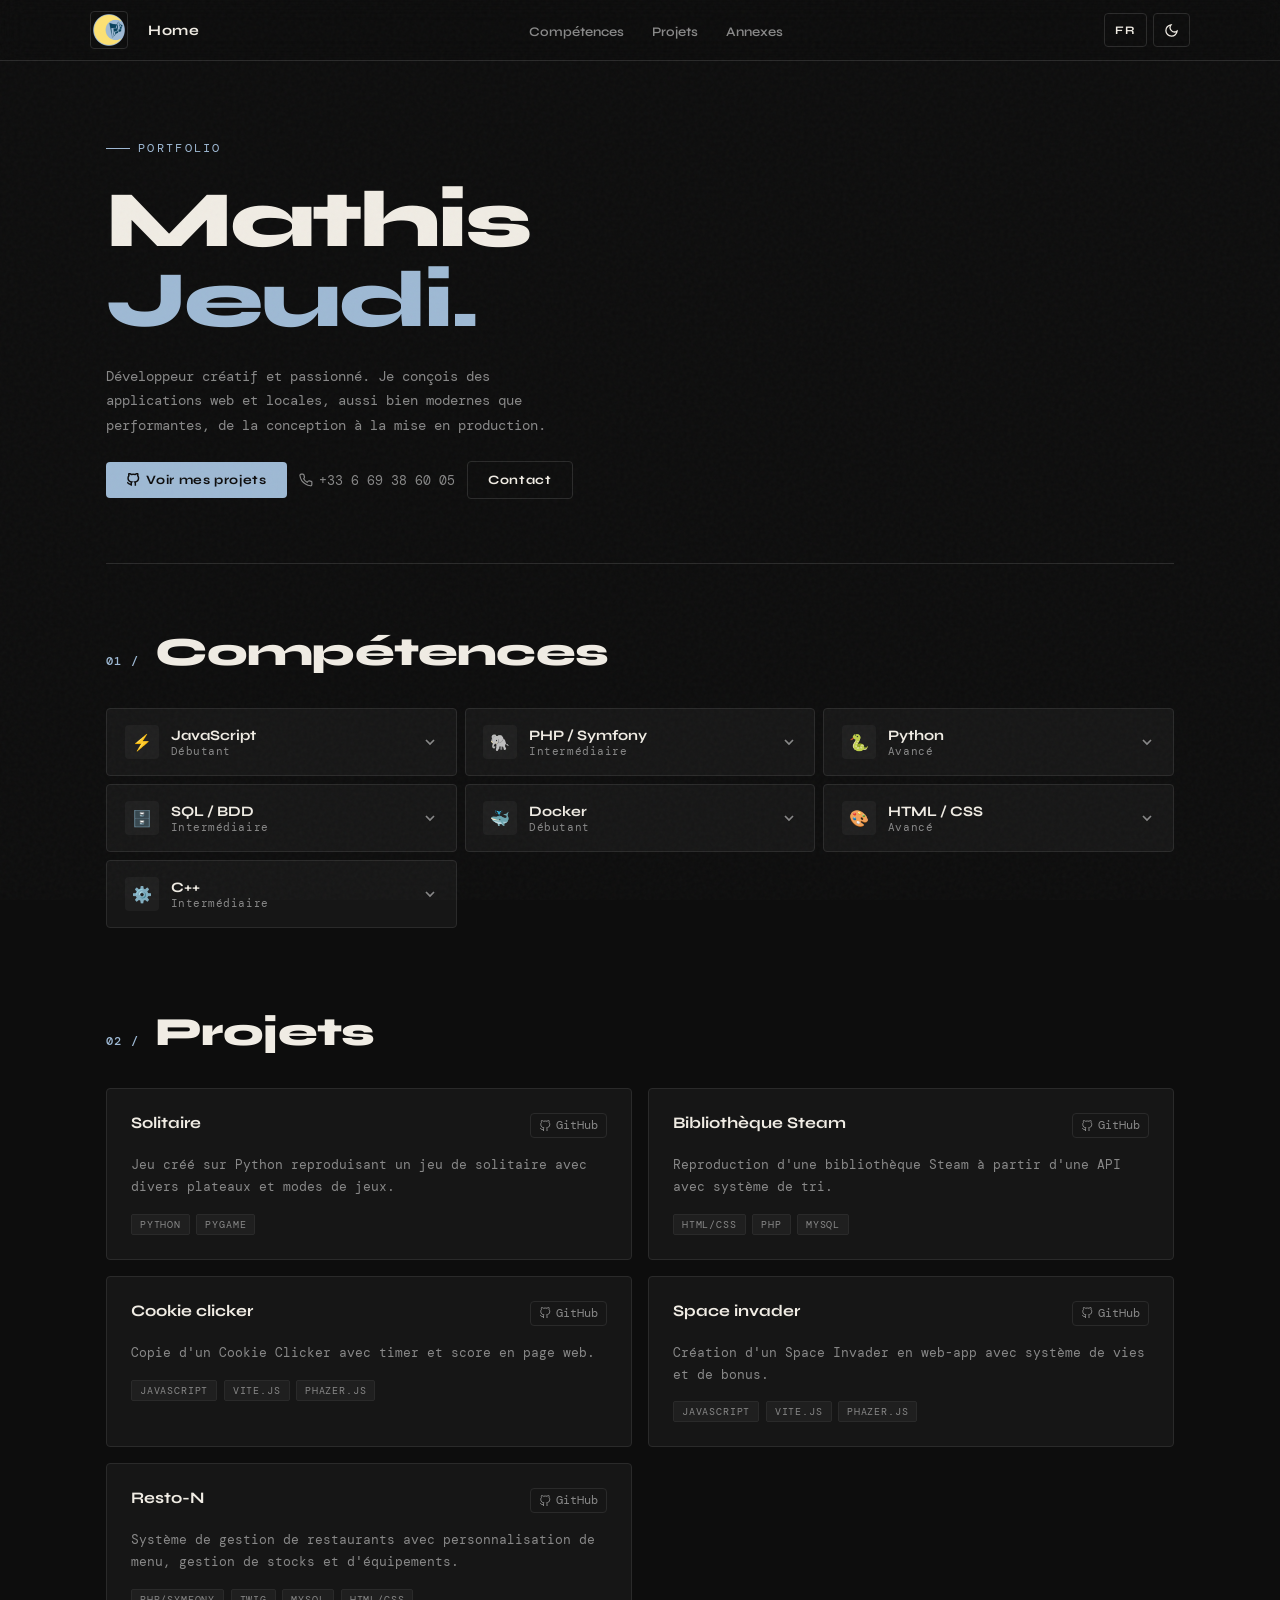
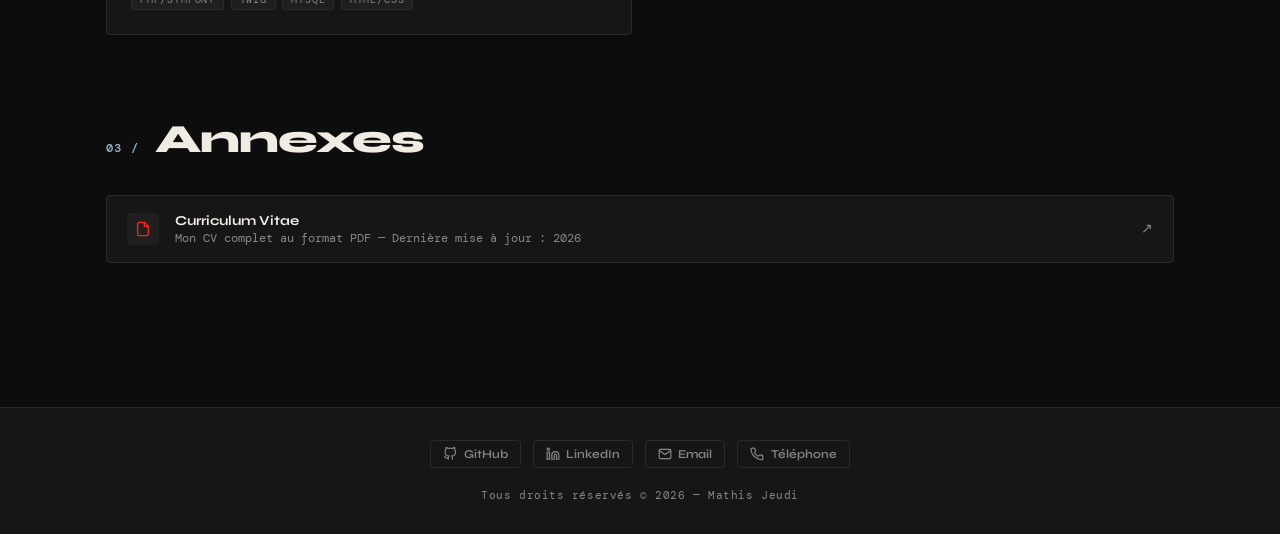
==== index.html @ 1ad94b67 "Complétion du site, normalement" ====
<!DOCTYPE html>
<html lang="fr" data-theme="dark" data-lang="fr">
<head>
  <meta charset="UTF-8" />
  <meta name="viewport" content="width=device-width, initial-scale=1.0" />
  <title>Portfolio — Mathis Jeudi</title>
  <link href="https://fonts.googleapis.com/css2?family=Syne:wght@400;600;700;800&family=DM+Mono:ital,wght@0,400;0,500;1,400&display=swap" rel="stylesheet" />
  <link rel="icon" type="image/png" href="media/logo.png" />
  <link rel="stylesheet" href="style.css" />
</head>
<body id="top">

<!-- ── NAVBAR ── -->
<nav>
  <div class="nav-inner">
    <div class="nav-left">
      <a href="#top" class="nav-logo" title="Accueil">
        <img src="media/logo.png" alt="Logo Mathis Jeudi" />
      </a>
      <a href="#top" class="nav-home">Home</a>
    </div>
    <ul class="nav-links">
      <li><a href="#competences" data-i18n="nav.skills">Compétences</a></li>
      <li><a href="#projets" data-i18n="nav.projects">Projets</a></li>
      <li><a href="#annexes" data-i18n="nav.annexes">Annexes</a></li>
    </ul>
    <div class="nav-controls">
      <button class="nav-btn" id="langBtn" aria-label="Changer de langue" title="Switch language">
        <span id="langLabel">FR</span>
      </button>
      <button class="nav-btn" id="themeBtn" aria-label="Changer de theme">
        <svg id="iconMoon" width="15" height="15" viewBox="0 0 24 24" fill="none" stroke="currentColor" stroke-width="2"><path d="M21 12.79A9 9 0 1 1 11.21 3 7 7 0 0 0 21 12.79z"/></svg>
        <svg id="iconSun" width="15" height="15" viewBox="0 0 24 24" fill="none" stroke="currentColor" stroke-width="2" style="display:none"><circle cx="12" cy="12" r="5"/><line x1="12" y1="1" x2="12" y2="3"/><line x1="12" y1="21" x2="12" y2="23"/><line x1="4.22" y1="4.22" x2="5.64" y2="5.64"/><line x1="18.36" y1="18.36" x2="19.78" y2="19.78"/><line x1="1" y1="12" x2="3" y2="12"/><line x1="21" y1="12" x2="23" y2="12"/><line x1="4.22" y1="19.78" x2="5.64" y2="18.36"/><line x1="18.36" y1="5.64" x2="19.78" y2="4.22"/></svg>
      </button>
      <button class="nav-burger" id="burgerBtn" aria-label="Menu">
        <span></span><span></span><span></span>
      </button>
    </div>
  </div>
</nav>
<div class="mobile-menu" id="mobileMenu">
  <a href="#competences" class="menu-close" data-i18n="nav.skills">Competences</a>
  <a href="#projets" class="menu-close" data-i18n="nav.projects">Projets</a>
  <a href="#annexes" class="menu-close" data-i18n="nav.annexes">Annexes</a>
</div>

<!-- ── MAIN ── -->
<main>

  <!-- HERO -->
  <section id="home">
    <p class="hero-tag" data-i18n="hero.tag">Portfolio</p>
    <h1 class="hero-title">Mathis<br><span>Jeudi.</span></h1>
    <p class="hero-sub" data-i18n="hero.sub">Developpeur creatif et passionne. Je concois des applications web et locales, aussi bien modernes que performantes, de la conception a la mise en production.</p>
    <div class="hero-contact">
      <a href="https://github.com/jeudimathis19?tab=repositories" target="_blank" rel="noopener" class="btn btn-primary">
        <svg width="14" height="14" viewBox="0 0 24 24" fill="none" stroke="currentColor" stroke-width="2.5"><path d="M9 19c-5 1.5-5-2.5-7-3m14 6v-3.87a3.37 3.37 0 0 0-.94-2.61c3.14-.35 6.44-1.54 6.44-7A5.44 5.44 0 0 0 20 4.77 5.07 5.07 0 0 0 19.91 1S18.73.65 16 2.48a13.38 13.38 0 0 0-7 0C6.27.65 5.09 1 5.09 1A5.07 5.07 0 0 0 5 4.77a5.44 5.44 0 0 0-1.5 3.78c0 5.42 3.3 6.61 6.44 7A3.37 3.37 0 0 0 9 18.13V22"/></svg>
        <span data-i18n="hero.cta">Voir mes projets</span>
      </a>
      <a href="tel:+33669386005" class="phone-link">
        <svg width="14" height="14" viewBox="0 0 24 24" fill="none" stroke="currentColor" stroke-width="2"><path d="M22 16.92v3a2 2 0 0 1-2.18 2 19.79 19.79 0 0 1-8.63-3.07A19.5 19.5 0 0 1 4.69 13a19.79 19.79 0 0 1-3.07-8.67A2 2 0 0 1 3.6 2h3a2 2 0 0 1 2 1.72c.127.96.361 1.903.7 2.81a2 2 0 0 1-.45 2.11L7.91 9.91a16 16 0 0 0 6.06 6.06l1.97-1.97a2 2 0 0 1 2.11-.45c.907.339 1.85.573 2.81.7A2 2 0 0 1 22 16.92z"/></svg>
        +33 6 69 38 60 05
      </a>
      <button class="btn btn-outline" id="contactBtn" data-i18n="hero.contact">Contact</button>
    </div>
  </section>

  <!-- MODAL CONTACT -->
  <div class="modal-overlay" id="contactModal">
    <div class="modal">
      <div class="modal-header">
        <h3 class="modal-title" data-i18n="contact.title">Me contacter</h3>
        <button class="modal-close" id="modalClose" aria-label="Fermer">&#x2715;</button>
      </div>
      <div class="modal-body">
        <p class="modal-desc" data-i18n="contact.desc">Envoie-moi un message directement via Gmail.</p>
        <div class="contact-options">
          <a href="https://mail.google.com/mail/?view=cm&amp;to=jeudimathis19@gmail.com" target="_blank" rel="noopener" class="contact-option-btn">
            <svg width="18" height="18" viewBox="0 0 24 24" fill="none" stroke="currentColor" stroke-width="2"><path d="M4 4h16c1.1 0 2 .9 2 2v12c0 1.1-.9 2-2 2H4c-1.1 0-2-.9-2-2V6c0-1.1.9-2 2-2z"/><polyline points="22,6 12,13 2,6"/></svg>
            <span data-i18n="contact.gmail">Ouvrir Gmail</span>
          </a>
          <a href="https://www.linkedin.com/in/mathis-jeudi/" target="_blank" rel="noopener" class="contact-option-btn contact-option-secondary">
            <svg width="18" height="18" viewBox="0 0 24 24" fill="none" stroke="currentColor" stroke-width="2"><path d="M16 8a6 6 0 0 1 6 6v7h-4v-7a2 2 0 0 0-2-2 2 2 0 0 0-2 2v7h-4v-7a6 6 0 0 1 6-6z"/><rect x="2" y="9" width="4" height="12"/><circle cx="4" cy="4" r="2"/></svg>
            <span data-i18n="contact.linkedin">Message LinkedIn</span>
          </a>
        </div>
        <p class="contact-email-hint">jeudimathis19@gmail.com</p>
      </div>
    </div>
  </div>

  <!-- COMPETENCES -->
  <section id="competences" class="reveal">
    <div class="section-header">
      <p class="section-num">01 /</p>
      <h2 class="section-title" data-i18n="skills.title">Competences</h2>
    </div>
    <div class="skills-grid">

      <div class="skill-card" data-skill>
        <div class="skill-header">
          <div class="skill-info">
            <div class="skill-icon">&#x26A1;</div>
            <div>
              <div class="skill-name">JavaScript</div>
              <div class="skill-level" data-i18n="level.beginner">Débutant</div>
            </div>
          </div>
          <svg class="skill-chevron" width="16" height="16" viewBox="0 0 24 24" fill="none" stroke="currentColor" stroke-width="2.5"><polyline points="6 9 12 15 18 9"/></svg>
        </div>
        <div class="skill-body">
          <div class="skill-body-inner">
            <ul class="skill-usages">
              <li data-i18n="skills.js.1">Développement d'applications React avec hooks et context API</li>
              <li data-i18n="skills.js.2">Développement d'une page créant des onglets réactifs an=vec React</li>
              <li data-i18n="skills.js.3">Création d'un Cookie Clicker like avec timer et score.</li>
              <li data-i18n="skills.js.4">Création d'un Space Invader avec Phazer</li>
            </ul>
          </div>
        </div>
      </div>

      <div class="skill-card" data-skill>
        <div class="skill-header">
          <div class="skill-info">
            <div class="skill-icon">&#x1F418;</div>
            <div>
              <div class="skill-name">PHP / Symfony</div>
              <div class="skill-level" data-i18n="level.intermediate">Intermediaire</div>
            </div>
          </div>
          <svg class="skill-chevron" width="16" height="16" viewBox="0 0 24 24" fill="none" stroke="currentColor" stroke-width="2.5"><polyline points="6 9 12 15 18 9"/></svg>
        </div>
        <div class="skill-body">
          <div class="skill-body-inner">
            <ul class="skill-usages">
              <li data-i18n="skills.php.1">Conception d'APIs avec Symfony et API Platform</li>
              <li data-i18n="skills.php.2">Gestion de l'authentification avec fichiers YAML et ApiResources</li>
              <li data-i18n="skills.php.3">Creation de CRUD avec Doctrine ORM et migrations</li>
              <li data-i18n="skills.php.4">Développement de tests fonctionnels unitaires avec PHPUnit</li>
            </ul>
          </div>
        </div>
      </div>

      <div class="skill-card" data-skill>
        <div class="skill-header">
          <div class="skill-info">
            <div class="skill-icon">&#x1F40D;</div>
            <div>
              <div class="skill-name">Python</div>
              <div class="skill-level" data-i18n="level.advanced">Avancé</div>
            </div>
          </div>
          <svg class="skill-chevron" width="16" height="16" viewBox="0 0 24 24" fill="none" stroke="currentColor" stroke-width="2.5"><polyline points="6 9 12 15 18 9"/></svg>
        </div>
        <div class="skill-body">
          <div class="skill-body-inner">
            <ul class="skill-usages">
              <li data-i18n="skills.py.1">Gestion de matrices mathématiques avec Numpy</li>
              <li data-i18n="skills.py.2">Optimisation d'un jeu de solitaire avec la méthode Min-Max</li>
              <li data-i18n="skills.py.3">Développement d'algorithme de recherche efficaces d'un point à un autre</li>
              <li data-i18n="skills.py.4">Développement de jeux intéractifs avec PyGame</li>
            </ul>
          </div>
        </div>
      </div>

      <div class="skill-card" data-skill>
        <div class="skill-header">
          <div class="skill-info">
            <div class="skill-icon">&#x1F5C4;&#xFE0F;</div>
            <div>
              <div class="skill-name">SQL / BDD</div>
              <div class="skill-level" data-i18n="level.intermediate">Intermediaire</div>
            </div>
          </div>
          <svg class="skill-chevron" width="16" height="16" viewBox="0 0 24 24" fill="none" stroke="currentColor" stroke-width="2.5"><polyline points="6 9 12 15 18 9"/></svg>
        </div>
        <div class="skill-body">
          <div class="skill-body-inner">
            <ul class="skill-usages">
              <li data-i18n="skills.sql.1">Modelisation de bases de donnees relationnelles (MySQL)</li>
              <li data-i18n="skills.sql.2">Requetes complexes avec jointures, sous-requetes, agregations</li>
              <li data-i18n="skills.sql.3">Optimisation des performances avec index et query plans</li>
              <li data-i18n="skills.sql.4">Introduction aux bases NoSQL</li>
            </ul>
          </div>
        </div>
      </div>

      <div class="skill-card" data-skill>
        <div class="skill-header">
          <div class="skill-info">
            <div class="skill-icon">&#x1F433;</div>
            <div>
              <div class="skill-name">Docker</div>
              <div class="skill-level" data-i18n="level.beginner">Debutant</div>
            </div>
          </div>
          <svg class="skill-chevron" width="16" height="16" viewBox="0 0 24 24" fill="none" stroke="currentColor" stroke-width="2.5"><polyline points="6 9 12 15 18 9"/></svg>
        </div>
        <div class="skill-body">
          <div class="skill-body-inner">
            <ul class="skill-usages">
              <li data-i18n="skills.docker.1">Containerisation d'applications avec Docker et docker-compose</li>
              <li data-i18n="skills.docker.2">Déploiement d'applications avec des machines virtuelles</li>
            </ul>
          </div>
        </div>
      </div>

      <div class="skill-card" data-skill>
        <div class="skill-header">
          <div class="skill-info">
            <div class="skill-icon">&#x1F3A8;</div>
            <div>
              <div class="skill-name">HTML / CSS</div>
              <div class="skill-level" data-i18n="level.advanced">Avance</div>
            </div>
          </div>
          <svg class="skill-chevron" width="16" height="16" viewBox="0 0 24 24" fill="none" stroke="currentColor" stroke-width="2.5"><polyline points="6 9 12 15 18 9"/></svg>
        </div>
        <div class="skill-body">
          <div class="skill-body-inner">
            <ul class="skill-usages">
              <li data-i18n="skills.css.1">Création de pages intéractives et esthétiques</li>
              <li data-i18n="skills.css.2">Layouts complexes avec CSS Grid et Flexbox</li>
              <li data-i18n="skills.css.3">Utilisation de Twigs et de templates</li>
            </ul>
          </div>
        </div>
      </div>

      <div class="skill-card" data-skill>
        <div class="skill-header">
          <div class="skill-info">
            <div class="skill-icon">⚙️</div>
            <div>
              <div class="skill-name">C++</div>
              <div class="skill-level" data-i18n="level.intermediate">Intermediaire</div>
            </div>
          </div>
          <svg class="skill-chevron" width="16" height="16" viewBox="0 0 24 24" fill="none" stroke="currentColor" stroke-width="2.5"><polyline points="6 9 12 15 18 9"/></svg>
        </div>
        <div class="skill-body">
          <div class="skill-body-inner">
            <ul class="skill-usages">
              <li data-i18n="skills.c++.1">Développement objet avec fonctions</li>
              <li data-i18n="skills.c++.2">Utilisation dans des pages web complexes</li>
            </ul>
          </div>
        </div>
      </div>

    </div>
  </section>

  <!-- PROJETS -->
  <section id="projets" class="reveal">
    <div class="section-header">
      <p class="section-num">02 /</p>
      <h2 class="section-title" data-i18n="projects.title">Projets</h2>
    </div>
    <div class="projects-grid">

      <div class="project-card">
        <div class="project-header">
          <span class="project-name">Solitaire</span>
          <a href="https://github.com/jeudimathis19/solitaire" target="_blank" rel="noopener" class="project-github">
            <svg width="12" height="12" viewBox="0 0 24 24" fill="none" stroke="currentColor" stroke-width="2"><path d="M9 19c-5 1.5-5-2.5-7-3m14 6v-3.87a3.37 3.37 0 0 0-.94-2.61c3.14-.35 6.44-1.54 6.44-7A5.44 5.44 0 0 0 20 4.77 5.07 5.07 0 0 0 19.91 1S18.73.65 16 2.48a13.38 13.38 0 0 0-7 0C6.27.65 5.09 1 5.09 1A5.07 5.07 0 0 0 5 4.77a5.44 5.44 0 0 0-1.5 3.78c0 5.42 3.3 6.61 6.44 7A3.37 3.37 0 0 0 9 18.13V22"/></svg>
            GitHub
          </a>
        </div>
        <p class="project-desc" data-i18n="projects.solitaire.desc">Jeu créé sur Python reproduisant un jeu de solitaire avec divers plateaux et modes de jeux.</p>
        <div class="project-tags">
          <span class="tag">Python</span><span class="tag">Pygame</span>
        </div>
      </div>

      <div class="project-card">
        <div class="project-header">
          <span class="project-name">Bibliothèque Steam</span>
          <a href="https://github.com/jeudimathis19/api-steam" target="_blank" rel="noopener" class="project-github">
            <svg width="12" height="12" viewBox="0 0 24 24" fill="none" stroke="currentColor" stroke-width="2"><path d="M9 19c-5 1.5-5-2.5-7-3m14 6v-3.87a3.37 3.37 0 0 0-.94-2.61c3.14-.35 6.44-1.54 6.44-7A5.44 5.44 0 0 0 20 4.77 5.07 5.07 0 0 0 19.91 1S18.73.65 16 2.48a13.38 13.38 0 0 0-7 0C6.27.65 5.09 1 5.09 1A5.07 5.07 0 0 0 5 4.77a5.44 5.44 0 0 0-1.5 3.78c0 5.42 3.3 6.61 6.44 7A3.37 3.37 0 0 0 9 18.13V22"/></svg>
            GitHub
          </a>
        </div>
        <p class="project-desc" data-i18n="projects.steam.desc">Reproduction d'une bibliothèque Steam à partir d'une API avec système de tri.</p>
        <div class="project-tags">
          <span class="tag">HTML/CSS</span><span class="tag">PHP</span><span class="tag">MySQL</span>
        </div>
      </div>

      <div class="project-card">
        <div class="project-header">
          <span class="project-name">Cookie clicker</span>
          <a href="https://github.com/jeudimathis19/Cookie-Clicker" target="_blank" rel="noopener" class="project-github">
            <svg width="12" height="12" viewBox="0 0 24 24" fill="none" stroke="currentColor" stroke-width="2"><path d="M9 19c-5 1.5-5-2.5-7-3m14 6v-3.87a3.37 3.37 0 0 0-.94-2.61c3.14-.35 6.44-1.54 6.44-7A5.44 5.44 0 0 0 20 4.77 5.07 5.07 0 0 0 19.91 1S18.73.65 16 2.48a13.38 13.38 0 0 0-7 0C6.27.65 5.09 1 5.09 1A5.07 5.07 0 0 0 5 4.77a5.44 5.44 0 0 0-1.5 3.78c0 5.42 3.3 6.61 6.44 7A3.37 3.37 0 0 0 9 18.13V22"/></svg>
            GitHub
          </a>
        </div>
        <p class="project-desc" data-i18n="projects.cookie.desc">Copie d'un Cookie Clicker avec timer et score en page web.</p>
        <div class="project-tags">
          <span class="tag">JavaScript</span><span class="tag">Vite.js</span><span class="tag">Phazer.js</span>
        </div>
      </div>

      <div class="project-card">
        <div class="project-header">
          <span class="project-name">Space invader</span>
          <a href="https://github.com/jeudimathis19/Space-Invader" target="_blank" rel="noopener" class="project-github">
            <svg width="12" height="12" viewBox="0 0 24 24" fill="none" stroke="currentColor" stroke-width="2"><path d="M9 19c-5 1.5-5-2.5-7-3m14 6v-3.87a3.37 3.37 0 0 0-.94-2.61c3.14-.35 6.44-1.54 6.44-7A5.44 5.44 0 0 0 20 4.77 5.07 5.07 0 0 0 19.91 1S18.73.65 16 2.48a13.38 13.38 0 0 0-7 0C6.27.65 5.09 1 5.09 1A5.07 5.07 0 0 0 5 4.77a5.44 5.44 0 0 0-1.5 3.78c0 5.42 3.3 6.61 6.44 7A3.37 3.37 0 0 0 9 18.13V22"/></svg>
            GitHub
          </a>
        </div>
        <p class="project-desc" data-i18n="projects.spaceinvader.desc">Création d'un Space Invader en web-app avec système de vies et de bonus.</p>
        <div class="project-tags">
          <span class="tag">JavaScript</span><span class="tag">Vite.js</span><span class="tag">Phazer.js</span>
        </div>
      </div>

      <div class="project-card">
        <div class="project-header">
          <span class="project-name">Resto-N</span>
          <a href="https://github.com/jeudimathis19/Resto-N.git" target="_blank" rel="noopener" class="project-github">
            <svg width="12" height="12" viewBox="0 0 24 24" fill="none" stroke="currentColor" stroke-width="2"><path d="M9 19c-5 1.5-5-2.5-7-3m14 6v-3.87a3.37 3.37 0 0 0-.94-2.61c3.14-.35 6.44-1.54 6.44-7A5.44 5.44 0 0 0 20 4.77 5.07 5.07 0 0 0 19.91 1S18.73.65 16 2.48a13.38 13.38 0 0 0-7 0C6.27.65 5.09 1 5.09 1A5.07 5.07 0 0 0 5 4.77a5.44 5.44 0 0 0-1.5 3.78c0 5.42 3.3 6.61 6.44 7A3.37 3.37 0 0 0 9 18.13V22"/></svg>
            GitHub
          </a>
        </div>
        <p class="project-desc" data-i18n="projects.resto.desc">Système de gestion de restaurants avec personnalisation de menu, gestion de stocks et d'équipements.</p>
        <div class="project-tags">
          <span class="tag">PHP/Symfony</span><span class="tag">Twig</span><span class="tag">MySQL</span><span class="tag">HTML/CSS</span>
        </div>
      </div>

    </div>
  </section>

  <!-- ANNEXES -->
  <section id="annexes" class="reveal">
    <div class="section-header">
      <p class="section-num">03 /</p>
      <h2 class="section-title" data-i18n="annexes.title">Annexes</h2>
    </div>
    <div class="annexes-list">

      <a href="media/CV_Francais.pdf" target="_blank" rel="noopener" class="annex-item" id="cvLink">
        <div class="annex-icon">
          <svg width="16" height="16" viewBox="0 0 24 24" fill="none" stroke="currentColor" stroke-width="2"><path d="M14 2H6a2 2 0 0 0-2 2v16a2 2 0 0 0 2 2h12a2 2 0 0 0 2-2V8z"/><polyline points="14 2 14 8 20 8"/></svg>
        </div>
        <div class="annex-text">
          <div class="annex-title" data-i18n="annexes.cv.title">Curriculum Vitae</div>
          <div class="annex-desc" data-i18n="annexes.cv.desc">Mon CV complet au format PDF - Derniere mise a jour : 2026</div>
        </div>
        <span class="annex-arrow">&#x2197;</span>
      </a>

    </div>
  </section>

</main>

<!-- ── FOOTER ── -->
<footer>
  <div class="footer-inner">
    <div class="footer-socials">
      <a href="https://github.com/jeudimathis19" target="_blank" rel="noopener" class="social-link">
        <svg width="14" height="14" viewBox="0 0 24 24" fill="none" stroke="currentColor" stroke-width="2"><path d="M9 19c-5 1.5-5-2.5-7-3m14 6v-3.87a3.37 3.37 0 0 0-.94-2.61c3.14-.35 6.44-1.54 6.44-7A5.44 5.44 0 0 0 20 4.77 5.07 5.07 0 0 0 19.91 1S18.73.65 16 2.48a13.38 13.38 0 0 0-7 0C6.27.65 5.09 1 5.09 1A5.07 5.07 0 0 0 5 4.77a5.44 5.44 0 0 0-1.5 3.78c0 5.42 3.3 6.61 6.44 7A3.37 3.37 0 0 0 9 18.13V22"/></svg>
        GitHub
      </a>
      <a href="https://www.linkedin.com/in/mathis-jeudi/" target="_blank" rel="noopener" class="social-link">
        <svg width="14" height="14" viewBox="0 0 24 24" fill="none" stroke="currentColor" stroke-width="2"><path d="M16 8a6 6 0 0 1 6 6v7h-4v-7a2 2 0 0 0-2-2 2 2 0 0 0-2 2v7h-4v-7a6 6 0 0 1 6-6z"/><rect x="2" y="9" width="4" height="12"/><circle cx="4" cy="4" r="2"/></svg>
        LinkedIn
      </a>
      <a href="https://mail.google.com/mail/?view=cm&amp;to=jeudimathis19@gmail.com" target="_blank" rel="noopener" class="social-link">
        <svg width="14" height="14" viewBox="0 0 24 24" fill="none" stroke="currentColor" stroke-width="2"><path d="M4 4h16c1.1 0 2 .9 2 2v12c0 1.1-.9 2-2 2H4c-1.1 0-2-.9-2-2V6c0-1.1.9-2 2-2z"/><polyline points="22,6 12,13 2,6"/></svg>
        Email
      </a>
      <a href="tel:+33669386005" class="social-link">
        <svg width="14" height="14" viewBox="0 0 24 24" fill="none" stroke="currentColor" stroke-width="2"><path d="M22 16.92v3a2 2 0 0 1-2.18 2 19.79 19.79 0 0 1-8.63-3.07A19.5 19.5 0 0 1 4.69 13a19.79 19.79 0 0 1-3.07-8.67A2 2 0 0 1 3.6 2h3a2 2 0 0 1 2 1.72c.127.96.361 1.903.7 2.81a2 2 0 0 1-.45 2.11L7.91 9.91a16 16 0 0 0 6.06 6.06l1.97-1.97a2 2 0 0 1 2.11-.45c.907.339 1.85.573 2.81.7A2 2 0 0 1 22 16.92z"/></svg>
        <span data-i18n="footer.phone">Telephone</span>
      </a>
    </div>
    <p class="footer-copy"><span data-i18n="footer.rights">Tous droits reserves</span> &copy; <span id="year"></span> &mdash; Mathis Jeudi</p>
  </div>
</footer>

<script src="script.js"></script>
</body>
</html>
---- style.css ----
/* ─── VARIABLES THÈME SOMBRE (défaut) ─── */
:root {
  --bg: #0d0d0d;
  --surface: #161616;
  --surface2: #1f1f1f;
  --border: #2a2a2a;
  --accent: #9eb9d4;
  --accent2: #f52323;
  --text: #f0ece4;
  --muted: #888;
  --radius: 4px;
  --shadow: 0 4px 24px rgba(0,0,0,0.4);
}

/* ─── THÈME CLAIR ─── */
[data-theme="light"] {
  --bg: #f5f2ec;
  --surface: #ffffff;
  --surface2: #ede9e0;
  --border: #661245;
  --accent: #cf268a;
  --accent2: #f52323;
  --text: #1a1a1a;
  --muted: #666;
  --shadow: 0 4px 24px rgba(0,0,0,0.1);
}

*, *::before, *::after { box-sizing: border-box; margin: 0; padding: 0; }
html { scroll-behavior: smooth; }

body {
  background: var(--bg);
  color: var(--text);
  font-family: 'DM Mono', monospace;
  min-height: 100vh;
  display: flex;
  flex-direction: column;
  overflow-x: hidden;
  transition: background 0.3s, color 0.3s;
}

/* ─── NOISE OVERLAY ─── */
body::before {
  content: '';
  position: fixed;
  inset: 0;
  background-image: url("data:image/svg+xml,%3Csvg viewBox='0 0 256 256' xmlns='http://www.w3.org/2000/svg'%3E%3Cfilter id='noise'%3E%3CfeTurbulence type='fractalNoise' baseFrequency='0.9' numOctaves='4' stitchTiles='stitch'/%3E%3C/filter%3E%3Crect width='100%25' height='100%25' filter='url(%23noise)' opacity='0.03'/%3E%3C/svg%3E");
  pointer-events: none;
  z-index: 9999;
}

/* ─── NAVBAR ─── */
nav {
  position: sticky;
  top: 0;
  z-index: 100;
  background: rgba(13,13,13,0.92);
  backdrop-filter: blur(12px);
  border-bottom: 1px solid var(--border);
  padding: 0 1rem;
  transition: background 0.3s, border-color 0.3s;
}
[data-theme="light"] nav {
  background: rgba(245,242,236,0.92);
}

.nav-inner {
  max-width: 1100px;
  margin: 0 auto;
  display: flex;
  align-items: center;
  justify-content: space-between;
  height: 60px;
  gap: 0.5rem;
}

.nav-left {
  display: flex;
  align-items: center;
  gap: 0.75rem;
  flex-shrink: 0;
}

.nav-logo {
  width: 38px;
  height: 38px;
  border-radius: var(--radius);
  overflow: hidden;
  border: 1px solid var(--border);
  flex-shrink: 0;
  cursor: pointer;
  transition: border-color 0.2s;
  text-decoration: none;
  display: block;
}
.nav-logo:hover { border-color: var(--accent); }
.nav-logo img {
  width: 100%;
  height: 100%;
  object-fit: contain;
  padding: 2px;
  background: transparent;
}

.nav-home {
  font-family: 'Syne', sans-serif;
  font-weight: 700;
  font-size: 0.9rem;
  color: var(--text);
  text-decoration: none;
  letter-spacing: 0.05em;
  padding: 4px 8px;
  border-radius: var(--radius);
  transition: color 0.2s, background 0.2s;
}
.nav-home:hover { color: var(--accent); background: rgba(200,245,66,0.07); }
[data-theme="light"] .nav-home:hover { background: rgba(90,138,0,0.08); }

.nav-links {
  display: flex;
  align-items: center;
  gap: 0.25rem;
  list-style: none;
  flex: 1;
  justify-content: center;
}
.nav-links a {
  font-family: 'Syne', sans-serif;
  font-size: 0.82rem;
  font-weight: 600;
  color: var(--muted);
  text-decoration: none;
  padding: 6px 12px;
  border-radius: var(--radius);
  transition: color 0.2s, background 0.2s;
  white-space: nowrap;
}
.nav-links a:hover { color: var(--accent); background: rgba(200,245,66,0.07); }
[data-theme="light"] .nav-links a:hover { background: rgba(90,138,0,0.08); }

/* ─── NAV CONTROLS ─── */
.nav-controls {
  display: flex;
  align-items: center;
  gap: 0.4rem;
  flex-shrink: 0;
}

.nav-btn {
  background: none;
  border: 1px solid var(--border);
  border-radius: var(--radius);
  padding: 6px 10px;
  cursor: pointer;
  color: var(--text);
  font-family: 'Syne', sans-serif;
  font-size: 0.72rem;
  font-weight: 700;
  letter-spacing: 0.08em;
  display: flex;
  align-items: center;
  gap: 0.3rem;
  transition: color 0.2s, border-color 0.2s, background 0.2s;
  height: 34px;
}
.nav-btn:hover { color: var(--accent); border-color: var(--accent); }

.nav-burger {
  background: none;
  border: 1px solid var(--border);
  border-radius: var(--radius);
  padding: 6px 10px;
  cursor: pointer;
  color: var(--text);
  flex-direction: column;
  gap: 4px;
  display: none;
  height: 34px;
  align-items: center;
  justify-content: center;
}
.nav-burger span {
  display: block;
  width: 18px;
  height: 2px;
  background: currentColor;
  transition: transform 0.3s, opacity 0.3s;
}
.nav-burger.open span:nth-child(1) { transform: translateY(6px) rotate(45deg); }
.nav-burger.open span:nth-child(2) { opacity: 0; }
.nav-burger.open span:nth-child(3) { transform: translateY(-6px) rotate(-45deg); }

.mobile-menu {
  display: none;
  flex-direction: column;
  background: var(--surface);
  border-bottom: 1px solid var(--border);
  padding: 0.75rem 1rem;
  gap: 0.5rem;
  transition: background 0.3s;
}
.mobile-menu a {
  font-family: 'Syne', sans-serif;
  font-size: 0.9rem;
  font-weight: 600;
  color: var(--muted);
  text-decoration: none;
  padding: 10px 12px;
  border-radius: var(--radius);
  border: 1px solid var(--border);
  transition: color 0.2s, border-color 0.2s;
}
.mobile-menu a:hover { color: var(--accent); border-color: var(--accent); }
.mobile-menu.open { display: flex; }

@media (max-width: 640px) {
  .nav-links { display: none; }
  .nav-burger { display: flex; }
}

/* ─── MODAL CONTACT ─── */
.modal-overlay {
  position: fixed;
  inset: 0;
  background: rgba(0,0,0,0.7);
  backdrop-filter: blur(4px);
  z-index: 500;
  display: flex;
  align-items: center;
  justify-content: center;
  padding: 1rem;
  opacity: 0;
  pointer-events: none;
  transition: opacity 0.25s;
}
[data-theme="light"] .modal-overlay { background: rgba(0,0,0,0.4); }
.modal-overlay.open { opacity: 1; pointer-events: all; }

.modal {
  background: var(--surface);
  border: 1px solid var(--border);
  border-radius: 8px;
  width: 100%;
  max-width: 420px;
  box-shadow: var(--shadow);
  transform: translateY(16px);
  transition: transform 0.25s;
}
.modal-overlay.open .modal { transform: translateY(0); }

.modal-header {
  display: flex;
  justify-content: space-between;
  align-items: center;
  padding: 1.25rem 1.5rem 1rem;
  border-bottom: 1px solid var(--border);
}
.modal-title {
  font-family: 'Syne', sans-serif;
  font-size: 1rem;
  font-weight: 700;
}
.modal-close {
  background: none;
  border: none;
  color: var(--muted);
  cursor: pointer;
  font-size: 1rem;
  padding: 4px;
  line-height: 1;
  transition: color 0.2s;
}
.modal-close:hover { color: var(--text); }

.modal-body { padding: 1.25rem 1.5rem 1.5rem; display: flex; flex-direction: column; gap: 1rem; }
.modal-desc { font-size: 0.8rem; color: var(--muted); line-height: 1.6; }
.contact-options { display: flex; flex-direction: column; gap: 0.5rem; }

.contact-option-btn {
  display: flex;
  align-items: center;
  gap: 0.75rem;
  padding: 0.85rem 1.1rem;
  border-radius: var(--radius);
  text-decoration: none;
  font-family: 'Syne', sans-serif;
  font-size: 0.85rem;
  font-weight: 700;
  transition: all 0.2s;
  background: var(--accent);
  color: #0d0d0d;
  border: none;
}
.contact-option-btn:hover { filter: brightness(1.08); transform: translateY(-1px); box-shadow: 0 4px 16px rgba(200,245,66,0.2); }
[data-theme="light"] .contact-option-btn:hover { box-shadow: 0 4px 16px rgba(90,138,0,0.2); }

.contact-option-secondary {
  background: var(--surface2);
  color: var(--text);
  border: 1px solid var(--border);
}
.contact-option-secondary:hover { border-color: var(--accent); color: var(--accent); box-shadow: none; transform: none; filter: none; }

.contact-email-hint {
  font-size: 0.7rem;
  color: var(--muted);
  text-align: center;
  letter-spacing: 0.05em;
}

/* ─── MAIN ─── */
main { flex: 1; max-width: 1100px; margin: 0 auto; width: 100%; padding: 2rem 1rem 4rem; }

/* ─── HERO ─── */
#home {
  display: flex;
  flex-direction: column;
  gap: 1.5rem;
  padding: 3rem 0 4rem;
  border-bottom: 1px solid var(--border);
  margin-bottom: 4rem;
}

.hero-tag {
  font-size: 0.72rem;
  color: var(--accent);
  letter-spacing: 0.2em;
  text-transform: uppercase;
  display: flex;
  align-items: center;
  gap: 0.5rem;
}
.hero-tag::before {
  content: '';
  display: block;
  width: 24px;
  height: 1px;
  background: var(--accent);
}

.hero-title {
  font-family: 'Syne', sans-serif;
  font-size: clamp(2.4rem, 8vw, 5rem);
  font-weight: 800;
  line-height: 1.0;
  letter-spacing: -0.03em;
}
.hero-title span { color: var(--accent); }

.hero-sub {
  font-size: 0.9rem;
  color: var(--muted);
  max-width: 480px;
  line-height: 1.7;
}

.hero-contact {
  display: flex;
  flex-wrap: wrap;
  gap: 0.75rem;
  align-items: center;
}

.btn {
  display: inline-flex;
  align-items: center;
  gap: 0.4rem;
  font-family: 'Syne', sans-serif;
  font-size: 0.8rem;
  font-weight: 700;
  letter-spacing: 0.05em;
  text-decoration: none;
  padding: 10px 20px;
  border-radius: var(--radius);
  transition: all 0.2s;
  cursor: pointer;
}
.btn-primary {
  background: var(--accent);
  color: #0d0d0d;
  border: none;
}
.btn-primary:hover { filter: brightness(1.08); transform: translateY(-1px); box-shadow: 0 4px 20px rgba(200,245,66,0.25); }
[data-theme="light"] .btn-primary:hover { box-shadow: 0 4px 20px rgba(90,138,0,0.2); }

.btn-outline {
  background: transparent;
  color: var(--text);
  border: 1px solid var(--border);
}
.btn-outline:hover { border-color: var(--accent); color: var(--accent); }

.phone-link {
  font-size: 0.82rem;
  color: var(--muted);
  text-decoration: none;
  display: inline-flex;
  align-items: center;
  gap: 0.4rem;
  transition: color 0.2s;
}
.phone-link:hover { color: var(--accent2); }
.phone-link svg { flex-shrink: 0; }

/* ─── TITRES DE SECTION ─── */
.section-header {
  display: flex;
  align-items: baseline;
  gap: 1rem;
  margin-bottom: 2rem;
}
.section-title {
  font-family: 'Syne', sans-serif;
  font-size: clamp(1.6rem, 5vw, 2.5rem);
  font-weight: 800;
  letter-spacing: -0.02em;
}
.section-num {
  font-size: 0.75rem;
  color: var(--accent);
  font-weight: 500;
  letter-spacing: 0.1em;
  margin-bottom: 0.15em;
}

section { margin-bottom: 5rem; }

/* ─── COMPÉTENCES ─── */
.skills-grid {
  display: grid;
  grid-template-columns: 1fr;
  gap: 0.5rem;
}
@media (min-width: 640px) { .skills-grid { grid-template-columns: 1fr 1fr; } }
@media (min-width: 900px) { .skills-grid { grid-template-columns: 1fr 1fr 1fr; } }

.skill-card {
  background: var(--surface);
  border: 1px solid var(--border);
  border-radius: var(--radius);
  overflow: hidden;
  transition: border-color 0.2s, background 0.3s;
}
.skill-card:hover { border-color: #3a3a3a; }
[data-theme="light"] .skill-card:hover { border-color: #c5bfb0; }
.skill-card.open { border-color: var(--accent); }

.skill-header {
  display: flex;
  align-items: center;
  justify-content: space-between;
  padding: 1rem 1.1rem;
  cursor: pointer;
  gap: 0.75rem;
  user-select: none;
}
.skill-info { display: flex; align-items: center; gap: 0.75rem; }
.skill-icon {
  width: 34px;
  height: 34px;
  border-radius: var(--radius);
  background: var(--surface2);
  display: flex;
  align-items: center;
  justify-content: center;
  font-size: 1rem;
  flex-shrink: 0;
}
.skill-name { font-family: 'Syne', sans-serif; font-size: 0.9rem; font-weight: 700; }
.skill-level { font-size: 0.68rem; color: var(--muted); letter-spacing: 0.05em; }
.skill-chevron { color: var(--muted); transition: transform 0.25s; flex-shrink: 0; }
.skill-card.open .skill-chevron { transform: rotate(180deg); color: var(--accent); }
.skill-body { max-height: 0; overflow: hidden; transition: max-height 0.35s ease; }
.skill-card.open .skill-body { max-height: 400px; }
.skill-body-inner { padding: 0 1.1rem 1rem; border-top: 1px solid var(--border); }
.skill-usages { list-style: none; margin-top: 0.75rem; display: flex; flex-direction: column; gap: 0.4rem; }
.skill-usages li { font-size: 0.78rem; color: var(--muted); display: flex; align-items: flex-start; gap: 0.5rem; line-height: 1.5; }
.skill-usages li::before { content: '→'; color: var(--accent); flex-shrink: 0; margin-top: 0.05em; }

/* ─── PROJETS ─── */
.projects-grid {
  display: grid;
  grid-template-columns: 1fr;
  gap: 1rem;
}
@media (min-width: 640px) { .projects-grid { grid-template-columns: 1fr 1fr; } }

.project-card {
  background: var(--surface);
  border: 1px solid var(--border);
  border-radius: var(--radius);
  padding: 1.5rem;
  display: flex;
  flex-direction: column;
  gap: 1rem;
  transition: border-color 0.2s, transform 0.2s, background 0.3s;
}
.project-card:hover { border-color: var(--accent); transform: translateY(-2px); }
.project-header { display: flex; justify-content: space-between; align-items: flex-start; gap: 0.5rem; }
.project-name { font-family: 'Syne', sans-serif; font-weight: 700; font-size: 1rem; }
.project-github {
  color: var(--muted);
  text-decoration: none;
  display: inline-flex;
  align-items: center;
  gap: 0.3rem;
  font-size: 0.72rem;
  padding: 4px 8px;
  border: 1px solid var(--border);
  border-radius: var(--radius);
  transition: color 0.2s, border-color 0.2s;
  white-space: nowrap;
  flex-shrink: 0;
}
.project-github:hover { color: var(--accent); border-color: var(--accent); }
.project-desc { font-size: 0.8rem; color: var(--muted); line-height: 1.7; }
.project-tags { display: flex; flex-wrap: wrap; gap: 0.4rem; }
.tag {
  font-size: 0.65rem;
  letter-spacing: 0.08em;
  text-transform: uppercase;
  padding: 3px 8px;
  background: var(--surface2);
  border: 1px solid var(--border);
  border-radius: 2px;
  color: var(--muted);
}

/* ─── ANNEXES ─── */
.annexes-list { display: flex; flex-direction: column; gap: 0.5rem; }
.annex-item {
  background: var(--surface);
  border: 1px solid var(--border);
  border-radius: var(--radius);
  padding: 1rem 1.25rem;
  display: flex;
  align-items: center;
  gap: 1rem;
  text-decoration: none;
  color: var(--text);
  transition: border-color 0.2s, background 0.2s;
}
.annex-item:hover { border-color: var(--accent); background: rgba(200,245,66,0.04); }
[data-theme="light"] .annex-item:hover { background: rgba(90,138,0,0.04); }
.annex-icon {
  width: 32px;
  height: 32px;
  border-radius: var(--radius);
  background: var(--surface2);
  display: flex;
  align-items: center;
  justify-content: center;
  flex-shrink: 0;
  color: var(--accent2);
}
.annex-text { flex: 1; }
.annex-title { font-family: 'Syne', sans-serif; font-size: 0.85rem; font-weight: 700; }
.annex-desc { font-size: 0.72rem; color: var(--muted); margin-top: 2px; }
.annex-arrow { color: var(--muted); font-size: 0.85rem; }

/* ─── FOOTER ─── */
footer {
  background: var(--surface);
  border-top: 1px solid var(--border);
  padding: 2rem 1rem;
  transition: background 0.3s;
}
.footer-inner {
  max-width: 1100px;
  margin: 0 auto;
  display: flex;
  flex-direction: column;
  gap: 1.25rem;
  align-items: center;
  text-align: center;
}
.footer-socials { display: flex; gap: 0.75rem; flex-wrap: wrap; justify-content: center; }
.social-link {
  display: inline-flex;
  align-items: center;
  gap: 0.4rem;
  font-size: 0.75rem;
  color: var(--muted);
  text-decoration: none;
  padding: 6px 12px;
  border: 1px solid var(--border);
  border-radius: var(--radius);
  transition: color 0.2s, border-color 0.2s;
  font-family: 'Syne', sans-serif;
  font-weight: 600;
}
.social-link:hover { color: var(--accent); border-color: var(--accent); }
.footer-copy { font-size: 0.7rem; color: var(--muted); letter-spacing: 0.05em; }

/* ─── SCROLL OFFSET (navbar sticky = 60px) ─── */
section { scroll-margin-top: 68px; }
#home { scroll-margin-top: 0; }

/* ─── SCROLL REVEAL ─── */
.reveal { opacity: 0; transform: translateY(20px); transition: opacity 0.5s ease, transform 0.5s ease; }
.reveal.visible { opacity: 1; transform: none; }
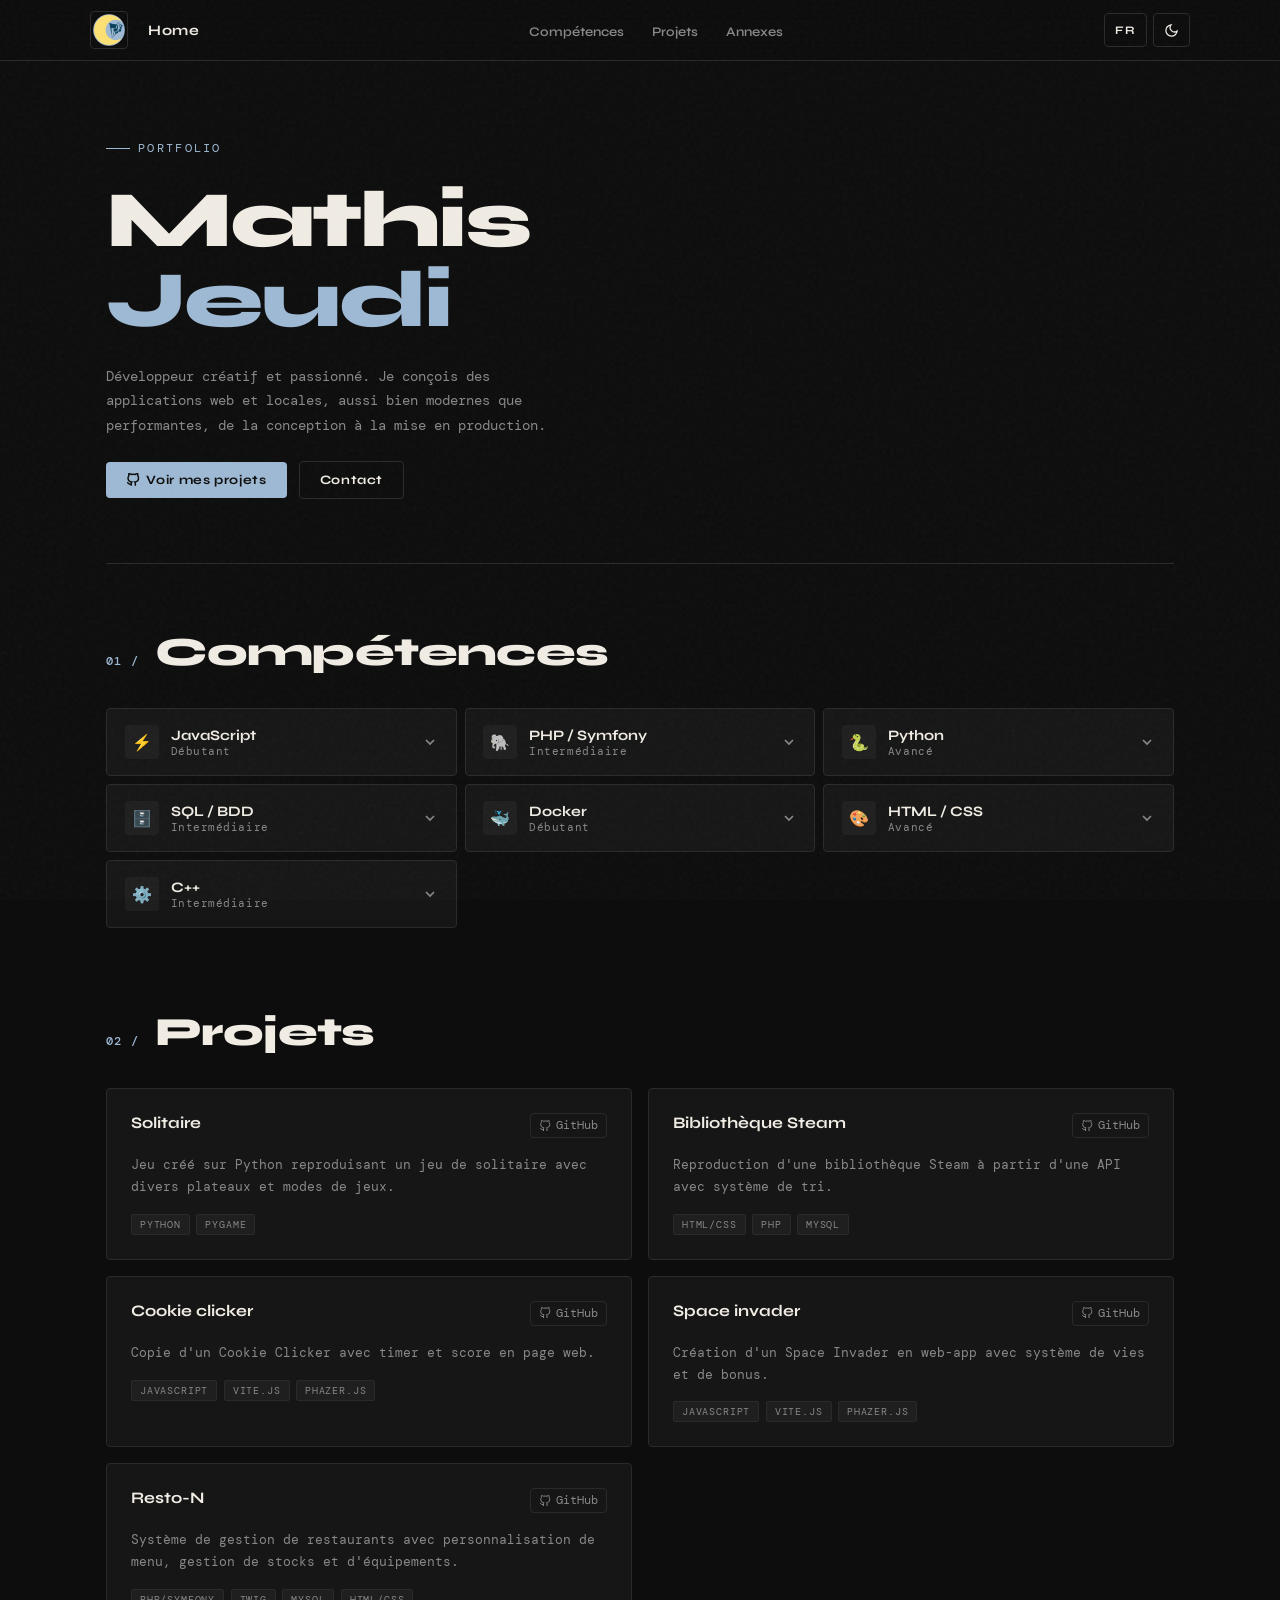
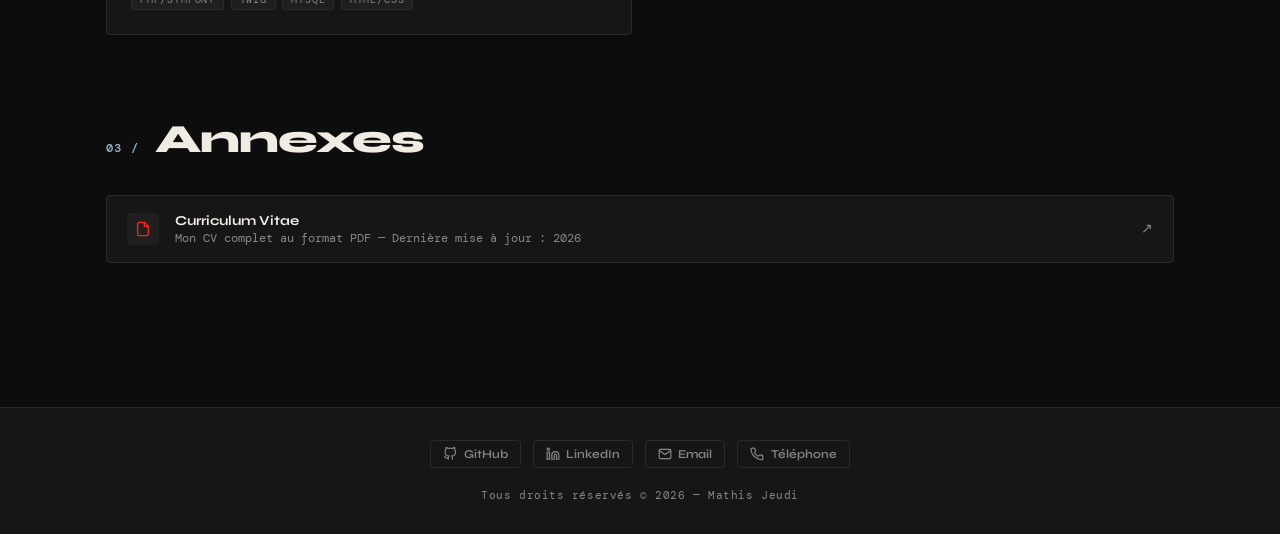
==== commit abadf1e1: "Modification du numéro de tel pour le mettre dans la case "Contact"" ====
--- a/index.html
+++ b/index.html
@@ -50,16 +50,12 @@
   <!-- HERO -->
   <section id="home">
     <p class="hero-tag" data-i18n="hero.tag">Portfolio</p>
-    <h1 class="hero-title">Mathis<br><span>Jeudi.</span></h1>
+    <h1 class="hero-title">Mathis<br><span>Jeudi</span></h1>
     <p class="hero-sub" data-i18n="hero.sub">Developpeur creatif et passionne. Je concois des applications web et locales, aussi bien modernes que performantes, de la conception a la mise en production.</p>
     <div class="hero-contact">
       <a href="https://github.com/jeudimathis19?tab=repositories" target="_blank" rel="noopener" class="btn btn-primary">
         <svg width="14" height="14" viewBox="0 0 24 24" fill="none" stroke="currentColor" stroke-width="2.5"><path d="M9 19c-5 1.5-5-2.5-7-3m14 6v-3.87a3.37 3.37 0 0 0-.94-2.61c3.14-.35 6.44-1.54 6.44-7A5.44 5.44 0 0 0 20 4.77 5.07 5.07 0 0 0 19.91 1S18.73.65 16 2.48a13.38 13.38 0 0 0-7 0C6.27.65 5.09 1 5.09 1A5.07 5.07 0 0 0 5 4.77a5.44 5.44 0 0 0-1.5 3.78c0 5.42 3.3 6.61 6.44 7A3.37 3.37 0 0 0 9 18.13V22"/></svg>
         <span data-i18n="hero.cta">Voir mes projets</span>
-      </a>
-      <a href="tel:+33669386005" class="phone-link">
-        <svg width="14" height="14" viewBox="0 0 24 24" fill="none" stroke="currentColor" stroke-width="2"><path d="M22 16.92v3a2 2 0 0 1-2.18 2 19.79 19.79 0 0 1-8.63-3.07A19.5 19.5 0 0 1 4.69 13a19.79 19.79 0 0 1-3.07-8.67A2 2 0 0 1 3.6 2h3a2 2 0 0 1 2 1.72c.127.96.361 1.903.7 2.81a2 2 0 0 1-.45 2.11L7.91 9.91a16 16 0 0 0 6.06 6.06l1.97-1.97a2 2 0 0 1 2.11-.45c.907.339 1.85.573 2.81.7A2 2 0 0 1 22 16.92z"/></svg>
-        +33 6 69 38 60 05
       </a>
       <button class="btn btn-outline" id="contactBtn" data-i18n="hero.contact">Contact</button>
     </div>
@@ -82,6 +78,10 @@
           <a href="https://www.linkedin.com/in/mathis-jeudi/" target="_blank" rel="noopener" class="contact-option-btn contact-option-secondary">
             <svg width="18" height="18" viewBox="0 0 24 24" fill="none" stroke="currentColor" stroke-width="2"><path d="M16 8a6 6 0 0 1 6 6v7h-4v-7a2 2 0 0 0-2-2 2 2 0 0 0-2 2v7h-4v-7a6 6 0 0 1 6-6z"/><rect x="2" y="9" width="4" height="12"/><circle cx="4" cy="4" r="2"/></svg>
             <span data-i18n="contact.linkedin">Message LinkedIn</span>
+          </a>
+          <a href="tel:+33669386005" class="phone-link">
+            <svg width="14" height="14" viewBox="0 0 24 24" fill="none" stroke="currentColor" stroke-width="2"><path d="M22 16.92v3a2 2 0 0 1-2.18 2 19.79 19.79 0 0 1-8.63-3.07A19.5 19.5 0 0 1 4.69 13a19.79 19.79 0 0 1-3.07-8.67A2 2 0 0 1 3.6 2h3a2 2 0 0 1 2 1.72c.127.96.361 1.903.7 2.81a2 2 0 0 1-.45 2.11L7.91 9.91a16 16 0 0 0 6.06 6.06l1.97-1.97a2 2 0 0 1 2.11-.45c.907.339 1.85.573 2.81.7A2 2 0 0 1 22 16.92z"/></svg>
+            +33 6 69 38 60 05
           </a>
         </div>
         <p class="contact-email-hint">jeudimathis19@gmail.com</p>
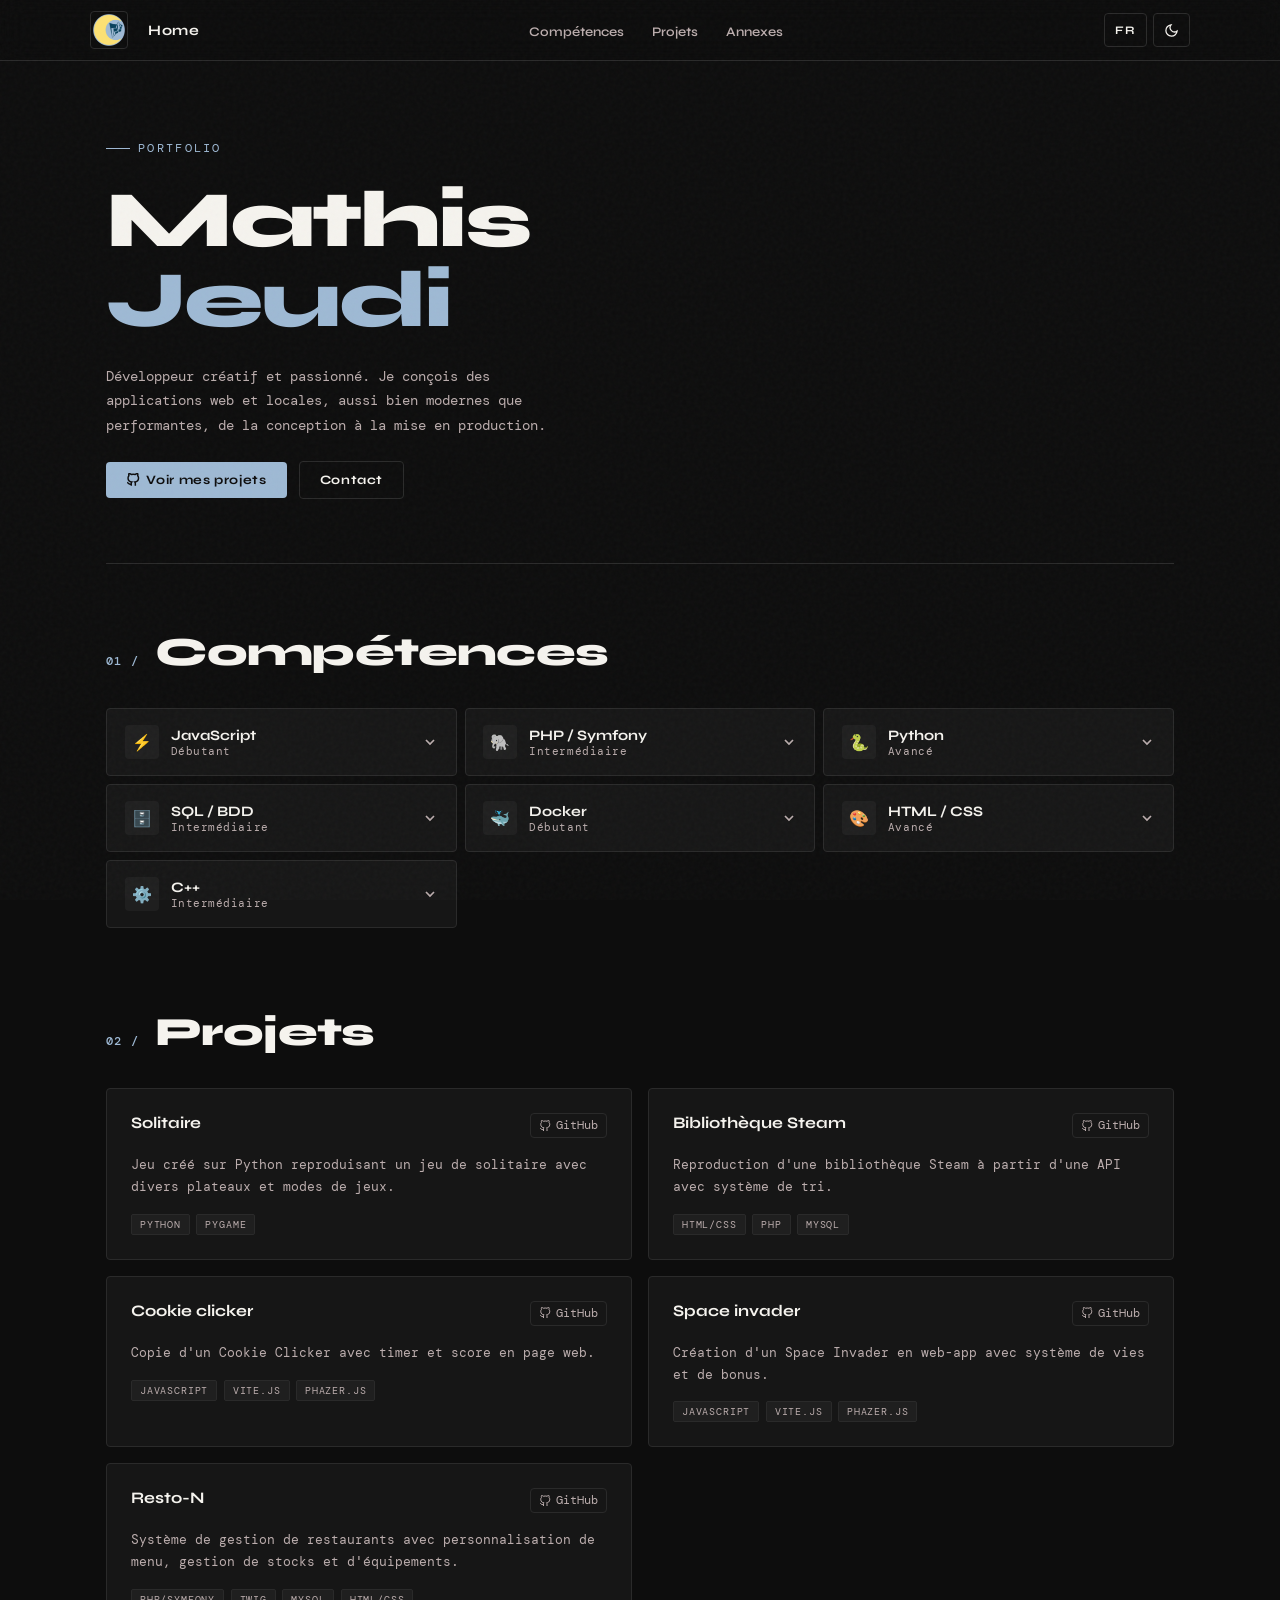
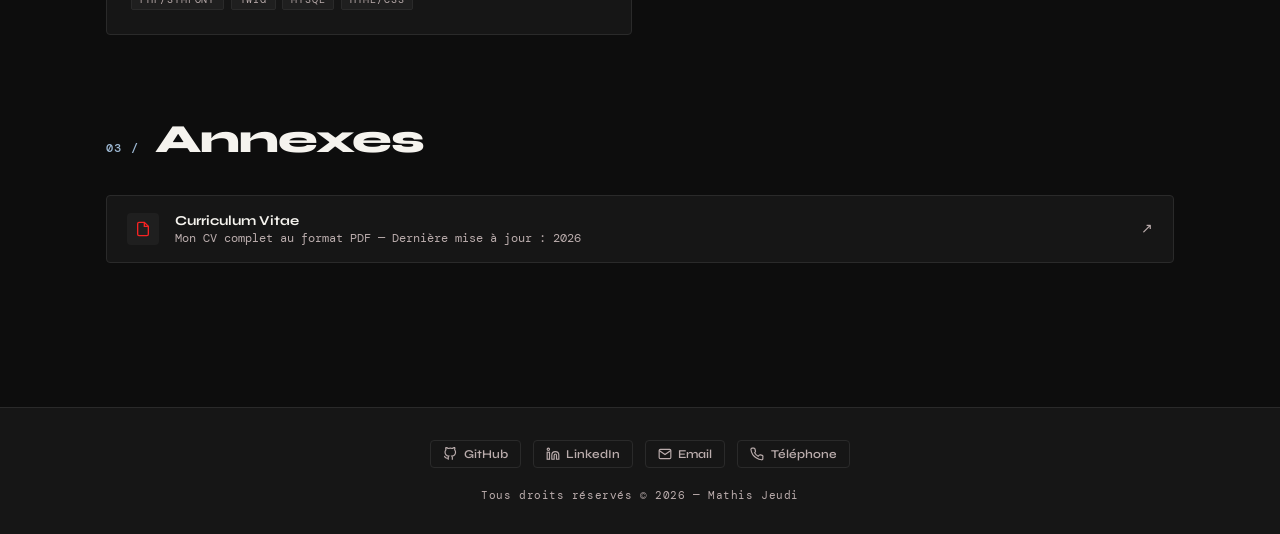
==== commit 2779c1a8: "Changement au niveau du CV français et optimisation code" ====
--- a/index.html
+++ b/index.html
@@ -10,7 +10,6 @@
 </head>
 <body id="top">
 
-<!-- ── NAVBAR ── -->
 <nav>
   <div class="nav-inner">
     <div class="nav-left">
@@ -44,10 +43,8 @@
   <a href="#annexes" class="menu-close" data-i18n="nav.annexes">Annexes</a>
 </div>
 
-<!-- ── MAIN ── -->
 <main>
 
-  <!-- HERO -->
   <section id="home">
     <p class="hero-tag" data-i18n="hero.tag">Portfolio</p>
     <h1 class="hero-title">Mathis<br><span>Jeudi</span></h1>
@@ -61,7 +58,6 @@
     </div>
   </section>
 
-  <!-- MODAL CONTACT -->
   <div class="modal-overlay" id="contactModal">
     <div class="modal">
       <div class="modal-header">
@@ -89,7 +85,6 @@
     </div>
   </div>
 
-  <!-- COMPETENCES -->
   <section id="competences" class="reveal">
     <div class="section-header">
       <p class="section-num">01 /</p>
@@ -256,7 +251,6 @@
     </div>
   </section>
 
-  <!-- PROJETS -->
   <section id="projets" class="reveal">
     <div class="section-header">
       <p class="section-num">02 /</p>
@@ -337,7 +331,6 @@
     </div>
   </section>
 
-  <!-- ANNEXES -->
   <section id="annexes" class="reveal">
     <div class="section-header">
       <p class="section-num">03 /</p>
@@ -361,7 +354,6 @@
 
 </main>
 
-<!-- ── FOOTER ── -->
 <footer>
   <div class="footer-inner">
     <div class="footer-socials">
--- a/style.css
+++ b/style.css
@@ -1,4 +1,3 @@
-/* ─── VARIABLES THÈME SOMBRE (défaut) ─── */
 :root {
   --bg: #0d0d0d;
   --surface: #161616;
@@ -6,13 +5,12 @@
   --border: #2a2a2a;
   --accent: #9eb9d4;
   --accent2: #f52323;
-  --text: #f0ece4;
-  --muted: #888;
+  --text: #f5f3ee;
+  --muted: #bbadad;
   --radius: 4px;
   --shadow: 0 4px 24px rgba(0,0,0,0.4);
 }
 
-/* ─── THÈME CLAIR ─── */
 [data-theme="light"] {
   --bg: #f5f2ec;
   --surface: #ffffff;
@@ -20,8 +18,8 @@
   --border: #661245;
   --accent: #cf268a;
   --accent2: #f52323;
-  --text: #1a1a1a;
-  --muted: #666;
+  --text: #000000;
+  --muted: #111111;
   --shadow: 0 4px 24px rgba(0,0,0,0.1);
 }
 
@@ -39,7 +37,6 @@
   transition: background 0.3s, color 0.3s;
 }
 
-/* ─── NOISE OVERLAY ─── */
 body::before {
   content: '';
   position: fixed;
@@ -49,7 +46,6 @@
   z-index: 9999;
 }
 
-/* ─── NAVBAR ─── */
 nav {
   position: sticky;
   top: 0;
@@ -138,7 +134,6 @@
 .nav-links a:hover { color: var(--accent); background: rgba(200,245,66,0.07); }
 [data-theme="light"] .nav-links a:hover { background: rgba(90,138,0,0.08); }
 
-/* ─── NAV CONTROLS ─── */
 .nav-controls {
   display: flex;
   align-items: center;
@@ -218,7 +213,6 @@
   .nav-burger { display: flex; }
 }
 
-/* ─── MODAL CONTACT ─── */
 .modal-overlay {
   position: fixed;
   inset: 0;
@@ -308,10 +302,8 @@
   letter-spacing: 0.05em;
 }
 
-/* ─── MAIN ─── */
 main { flex: 1; max-width: 1100px; margin: 0 auto; width: 100%; padding: 2rem 1rem 4rem; }
 
-/* ─── HERO ─── */
 #home {
   display: flex;
   flex-direction: column;
@@ -402,7 +394,6 @@
 .phone-link:hover { color: var(--accent2); }
 .phone-link svg { flex-shrink: 0; }
 
-/* ─── TITRES DE SECTION ─── */
 .section-header {
   display: flex;
   align-items: baseline;
@@ -425,7 +416,6 @@
 
 section { margin-bottom: 5rem; }
 
-/* ─── COMPÉTENCES ─── */
 .skills-grid {
   display: grid;
   grid-template-columns: 1fr;
@@ -477,7 +467,6 @@
 .skill-usages li { font-size: 0.78rem; color: var(--muted); display: flex; align-items: flex-start; gap: 0.5rem; line-height: 1.5; }
 .skill-usages li::before { content: '→'; color: var(--accent); flex-shrink: 0; margin-top: 0.05em; }
 
-/* ─── PROJETS ─── */
 .projects-grid {
   display: grid;
   grid-template-columns: 1fr;
@@ -526,7 +515,6 @@
   color: var(--muted);
 }
 
-/* ─── ANNEXES ─── */
 .annexes-list { display: flex; flex-direction: column; gap: 0.5rem; }
 .annex-item {
   background: var(--surface);
@@ -558,7 +546,6 @@
 .annex-desc { font-size: 0.72rem; color: var(--muted); margin-top: 2px; }
 .annex-arrow { color: var(--muted); font-size: 0.85rem; }
 
-/* ─── FOOTER ─── */
 footer {
   background: var(--surface);
   border-top: 1px solid var(--border);
@@ -592,10 +579,8 @@
 .social-link:hover { color: var(--accent); border-color: var(--accent); }
 .footer-copy { font-size: 0.7rem; color: var(--muted); letter-spacing: 0.05em; }
 
-/* ─── SCROLL OFFSET (navbar sticky = 60px) ─── */
 section { scroll-margin-top: 68px; }
 #home { scroll-margin-top: 0; }
 
-/* ─── SCROLL REVEAL ─── */
 .reveal { opacity: 0; transform: translateY(20px); transition: opacity 0.5s ease, transform 0.5s ease; }
 .reveal.visible { opacity: 1; transform: none; }
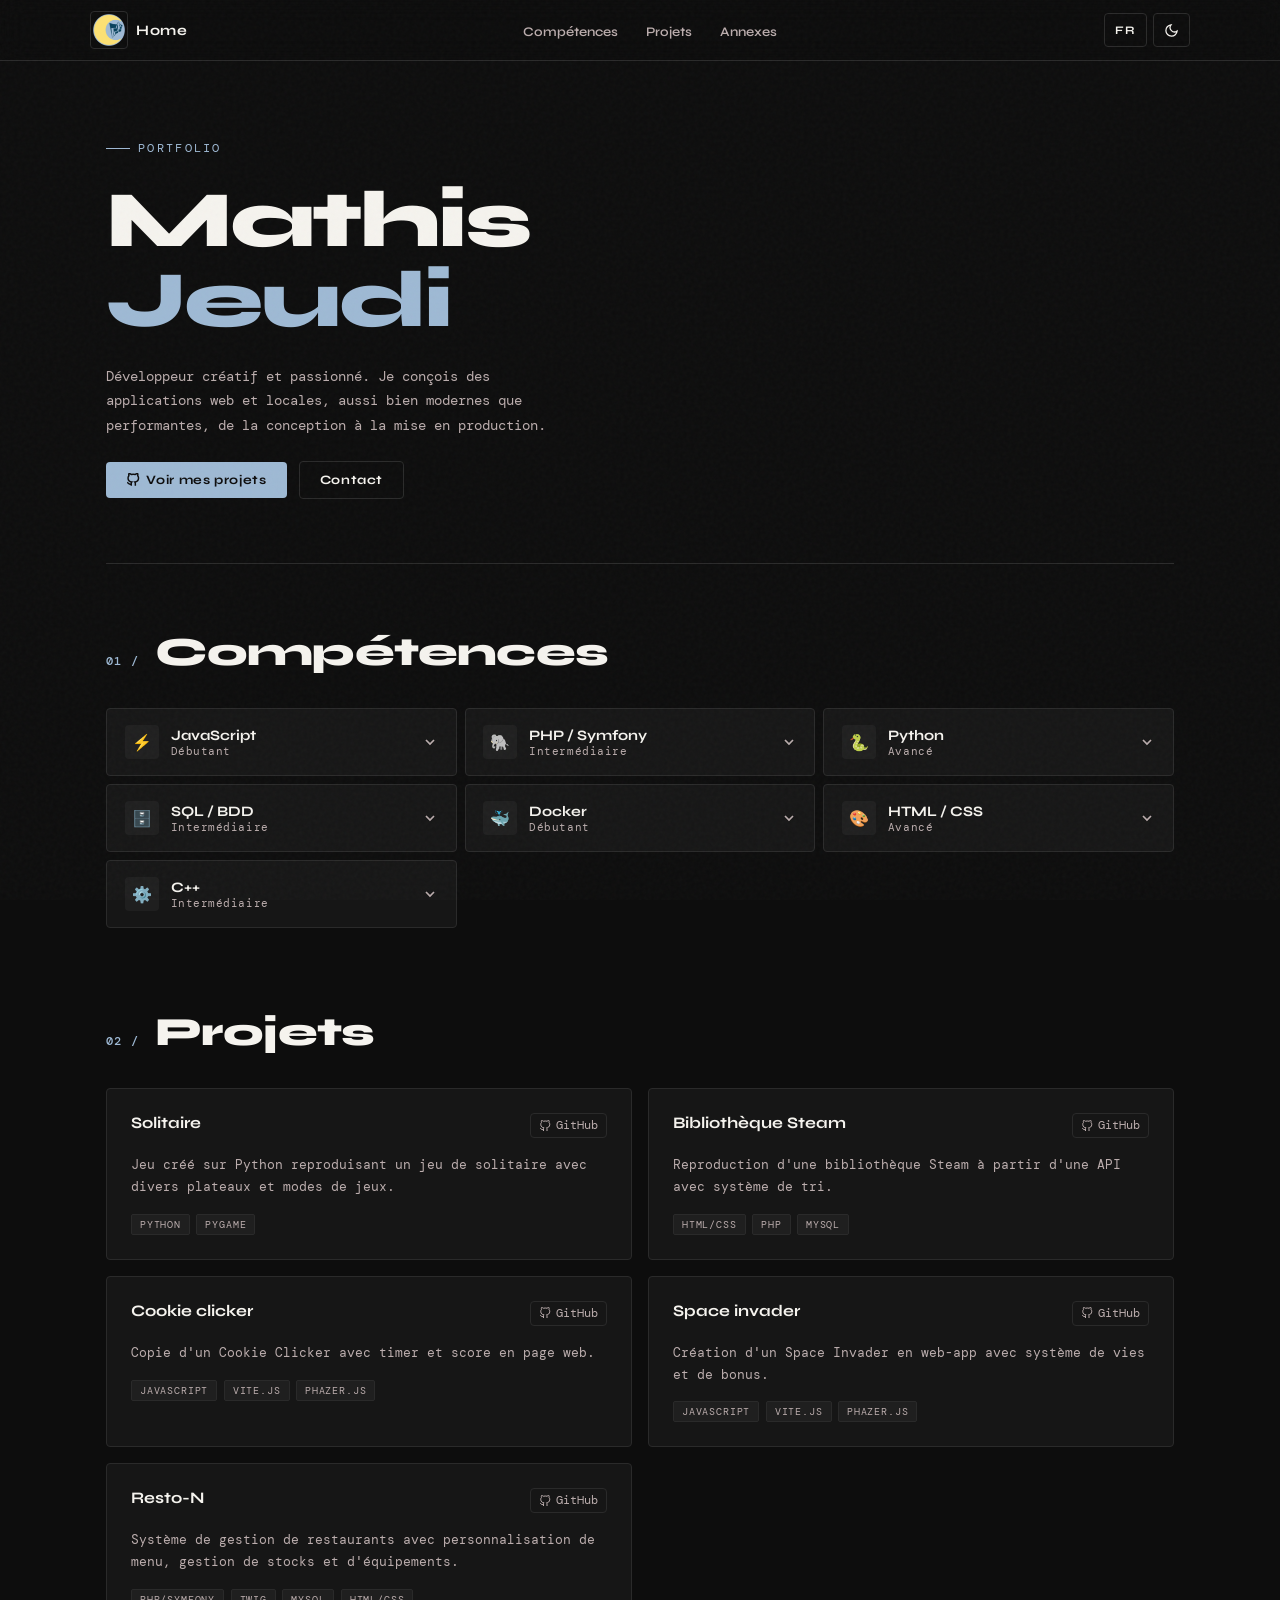
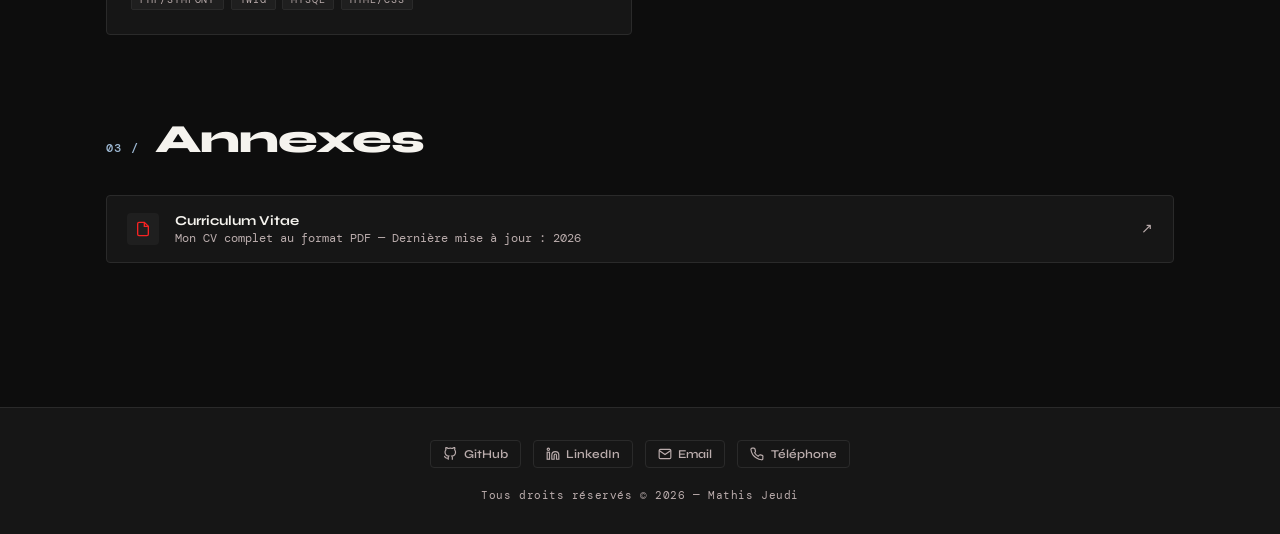
==== commit 9132dae7: "Modification of the home button and the logo" ====
--- a/index.html
+++ b/index.html
@@ -13,10 +13,12 @@
 <nav>
   <div class="nav-inner">
     <div class="nav-left">
-      <a href="#top" class="nav-logo" title="Accueil">
-        <img src="media/logo.png" alt="Logo Mathis Jeudi" />
-      </a>
-      <a href="#top" class="nav-home">Home</a>
+      <a href="#top" class="nav-home-link" title="Accueil">
+        <span class="nav-logo" title="Accueil">
+          <img src="media/logo.png" alt="Logo Mathis Jeudi" />
+        </span>
+        <span class="nav-home">Home</span>
+      </a>
     </div>
     <ul class="nav-links">
       <li><a href="#competences" data-i18n="nav.skills">Compétences</a></li>
@@ -75,9 +77,9 @@
             <svg width="18" height="18" viewBox="0 0 24 24" fill="none" stroke="currentColor" stroke-width="2"><path d="M16 8a6 6 0 0 1 6 6v7h-4v-7a2 2 0 0 0-2-2 2 2 0 0 0-2 2v7h-4v-7a6 6 0 0 1 6-6z"/><rect x="2" y="9" width="4" height="12"/><circle cx="4" cy="4" r="2"/></svg>
             <span data-i18n="contact.linkedin">Message LinkedIn</span>
           </a>
-          <a href="tel:+33669386005" class="phone-link">
-            <svg width="14" height="14" viewBox="0 0 24 24" fill="none" stroke="currentColor" stroke-width="2"><path d="M22 16.92v3a2 2 0 0 1-2.18 2 19.79 19.79 0 0 1-8.63-3.07A19.5 19.5 0 0 1 4.69 13a19.79 19.79 0 0 1-3.07-8.67A2 2 0 0 1 3.6 2h3a2 2 0 0 1 2 1.72c.127.96.361 1.903.7 2.81a2 2 0 0 1-.45 2.11L7.91 9.91a16 16 0 0 0 6.06 6.06l1.97-1.97a2 2 0 0 1 2.11-.45c.907.339 1.85.573 2.81.7A2 2 0 0 1 22 16.92z"/></svg>
-            +33 6 69 38 60 05
+          <a href="tel:+33669386005" class="contact-option-btn contact-option-secondary phone-link">
+            <svg width="18" height="18" viewBox="0 0 24 24" fill="none" stroke="currentColor" stroke-width="2"><path d="M22 16.92v3a2 2 0 0 1-2.18 2 19.79 19.79 0 0 1-8.63-3.07A19.5 19.5 0 0 1 4.69 13a19.79 19.79 0 0 1-3.07-8.67A2 2 0 0 1 3.6 2h3a2 2 0 0 1 2 1.72c.127.96.361 1.903.7 2.81a2 2 0 0 1-.45 2.11L7.91 9.91a16 16 0 0 0 6.06 6.06l1.97-1.97a2 2 0 0 1 2.11-.45c.907.339 1.85.573 2.81.7A2 2 0 0 1 22 16.92z"/></svg>
+            <span>+33 6 69 38 60 05</span>
           </a>
         </div>
         <p class="contact-email-hint">jeudimathis19@gmail.com</p>
--- a/style.css
+++ b/style.css
@@ -73,8 +73,28 @@
 .nav-left {
   display: flex;
   align-items: center;
-  gap: 0.75rem;
+  gap: 0;
   flex-shrink: 0;
+}
+
+.nav-home-link {
+  display: flex;
+  align-items: center;
+  gap: 0;
+  text-decoration: none;
+  border-radius: var(--radius);
+  transition: background 0.2s;
+  margin: -4px -4px;
+  padding: 4px 4px;
+}
+.nav-home-link:hover,
+.nav-home-link:focus {
+  background: rgba(200,245,66,0.07);
+  outline: none;
+}
+[data-theme="light"] .nav-home-link:hover,
+[data-theme="light"] .nav-home-link:focus {
+  background: rgba(90,138,0,0.08);
 }
 
 .nav-logo {
@@ -89,7 +109,8 @@
   text-decoration: none;
   display: block;
 }
-.nav-logo:hover { border-color: var(--accent); }
+.nav-home-link:hover .nav-logo,
+.nav-home-link:focus .nav-logo { border-color: var(--accent); }
 .nav-logo img {
   width: 100%;
   height: 100%;
@@ -107,10 +128,10 @@
   letter-spacing: 0.05em;
   padding: 4px 8px;
   border-radius: var(--radius);
-  transition: color 0.2s, background 0.2s;
-}
-.nav-home:hover { color: var(--accent); background: rgba(200,245,66,0.07); }
-[data-theme="light"] .nav-home:hover { background: rgba(90,138,0,0.08); }
+  transition: color 0.2s;
+}
+.nav-home-link:hover .nav-home,
+.nav-home-link:focus .nav-home { color: var(--accent); }
 
 .nav-links {
   display: flex;
@@ -390,6 +411,9 @@
   align-items: center;
   gap: 0.4rem;
   transition: color 0.2s;
+  margin-top: 2px;
+  font-variant-numeric: tabular-nums lining-nums;
+  font-feature-settings: "tnum" 1, "lnum" 1;
 }
 .phone-link:hover { color: var(--accent2); }
 .phone-link svg { flex-shrink: 0; }
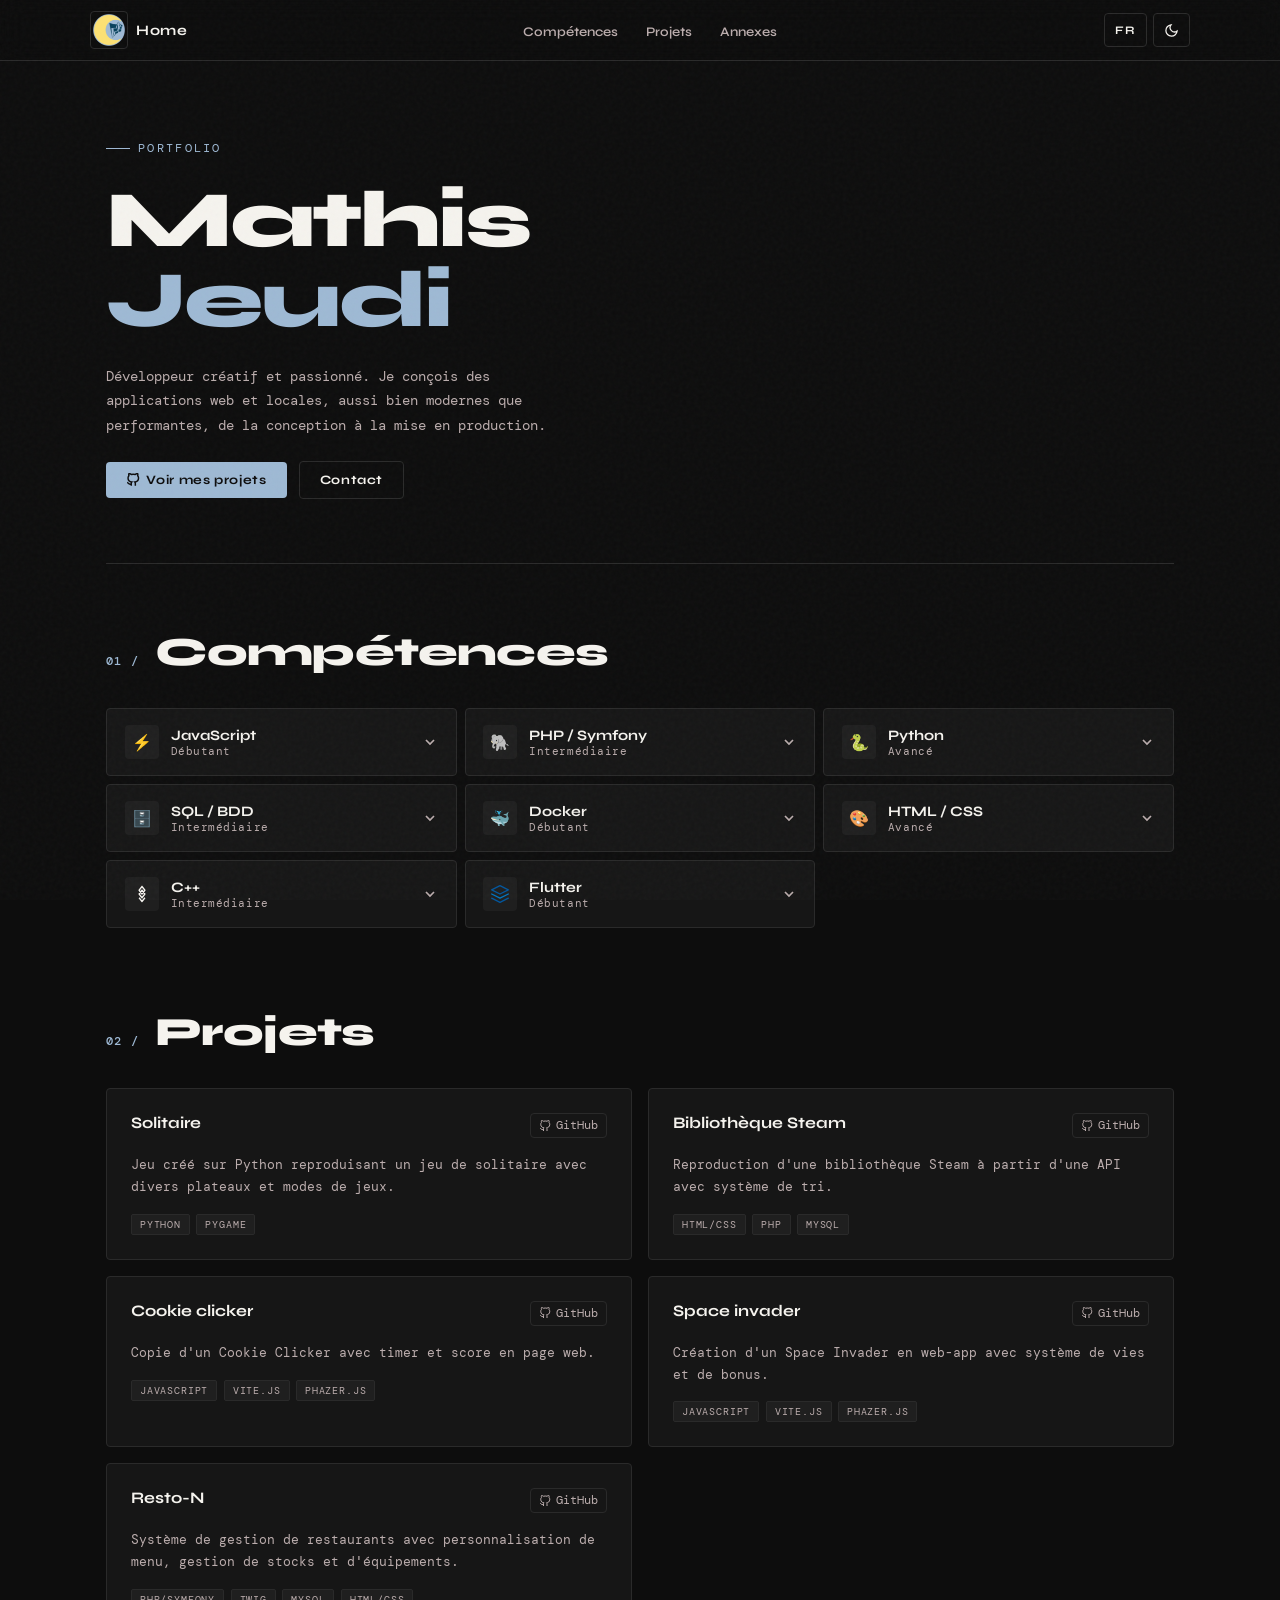
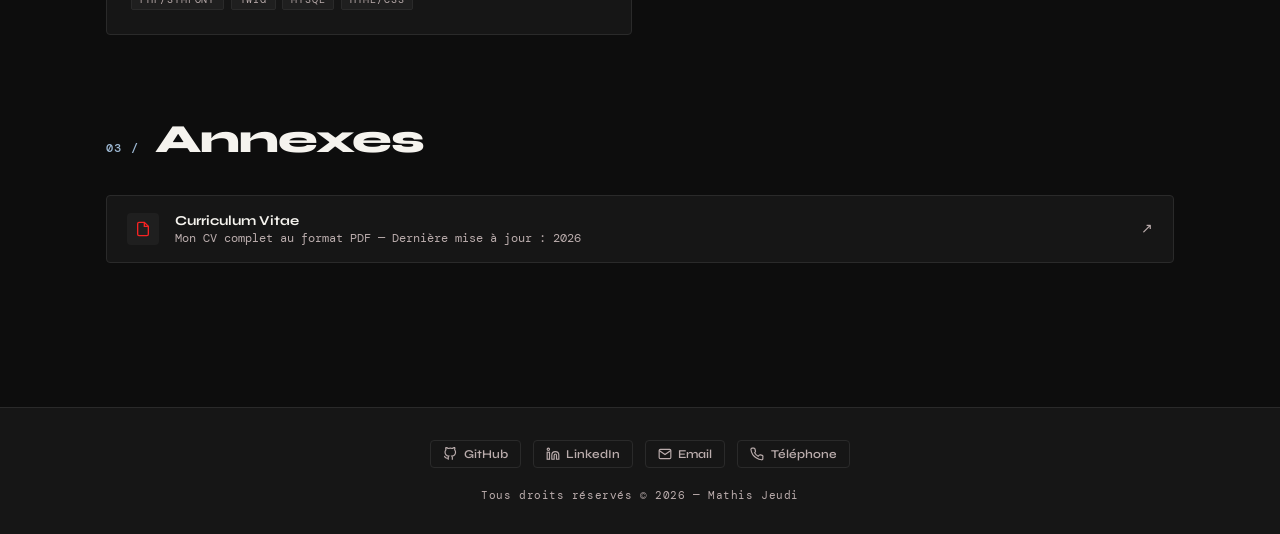
==== commit 75d423ca: "Added a Flutter skill, and modified the contact section." ====
--- a/index.html
+++ b/index.html
@@ -79,7 +79,7 @@
           </a>
           <a href="tel:+33669386005" class="contact-option-btn contact-option-secondary phone-link">
             <svg width="18" height="18" viewBox="0 0 24 24" fill="none" stroke="currentColor" stroke-width="2"><path d="M22 16.92v3a2 2 0 0 1-2.18 2 19.79 19.79 0 0 1-8.63-3.07A19.5 19.5 0 0 1 4.69 13a19.79 19.79 0 0 1-3.07-8.67A2 2 0 0 1 3.6 2h3a2 2 0 0 1 2 1.72c.127.96.361 1.903.7 2.81a2 2 0 0 1-.45 2.11L7.91 9.91a16 16 0 0 0 6.06 6.06l1.97-1.97a2 2 0 0 1 2.11-.45c.907.339 1.85.573 2.81.7A2 2 0 0 1 22 16.92z"/></svg>
-            <span>+33 6 69 38 60 05</span>
+            <span data-i18n="contact.call">Appelez-moi</span>
           </a>
         </div>
         <p class="contact-email-hint">jeudimathis19@gmail.com</p>
@@ -232,7 +232,9 @@
       <div class="skill-card" data-skill>
         <div class="skill-header">
           <div class="skill-info">
-            <div class="skill-icon">⚙️</div>
+            <div class="skill-icon">
+              <svg width="20" height="20" viewBox="0 0 24 24" fill="none"><path d="M8.5 7.5L12 3L15.5 7.5M8.5 16.5L12 21L15.5 16.5M12 12L15.5 7.5L12 3L8.5 7.5L12 12ZM8.5 12L12 16.5L15.5 12L12 7.5L8.5 12ZM12 16.5L8.5 12L12 7.5L15.5 12L12 16.5Z" stroke="currentColor" stroke-width="1.5" stroke-linejoin="round"/></svg>
+            </div>
             <div>
               <div class="skill-name">C++</div>
               <div class="skill-level" data-i18n="level.intermediate">Intermediaire</div>
@@ -245,6 +247,30 @@
             <ul class="skill-usages">
               <li data-i18n="skills.c++.1">Développement objet avec fonctions</li>
               <li data-i18n="skills.c++.2">Utilisation dans des pages web complexes</li>
+              <li data-i18n="skills.c++.3">Utilisation dans un projet de réalité augmenté et de modélisation 3D</li>"
+            </ul>
+          </div>
+        </div>
+      </div>
+
+      <div class="skill-card" data-skill>
+        <div class="skill-header">
+          <div class="skill-info">
+            <div class="skill-icon">
+              <svg width="20" height="20" viewBox="0 0 24 24" fill="none"><path d="M12 2L2 7L12 12L22 7L12 2Z" stroke="#02569D" stroke-width="1.5" stroke-linecap="round" stroke-linejoin="round"/><path d="M2 17L12 22L22 17" stroke="#02569D" stroke-width="1.5" stroke-linecap="round" stroke-linejoin="round"/><path d="M2 12L12 17L22 12" stroke="#0175C2" stroke-width="1.5" stroke-linecap="round" stroke-linejoin="round"/></svg>
+            </div>
+            <div>
+              <div class="skill-name">Flutter</div>
+              <div class="skill-level" data-i18n="level.beginner">Debutant</div>
+            </div>
+          </div>
+          <svg class="skill-chevron" width="16" height="16" viewBox="0 0 24 24" fill="none" stroke="currentColor" stroke-width="2.5"><polyline points="6 9 12 15 18 9"/></svg>
+        </div>
+        <div class="skill-body">
+          <div class="skill-body-inner">
+            <ul class="skill-usages">
+              <li data-i18n="skills.flutter.1">Creation d'applications mobiles multi-plateformes</li>
+              <li data-i18n="skills.flutter.2">Decouverte des widgets et de l'etat avec Provider</li>
             </ul>
           </div>
         </div>
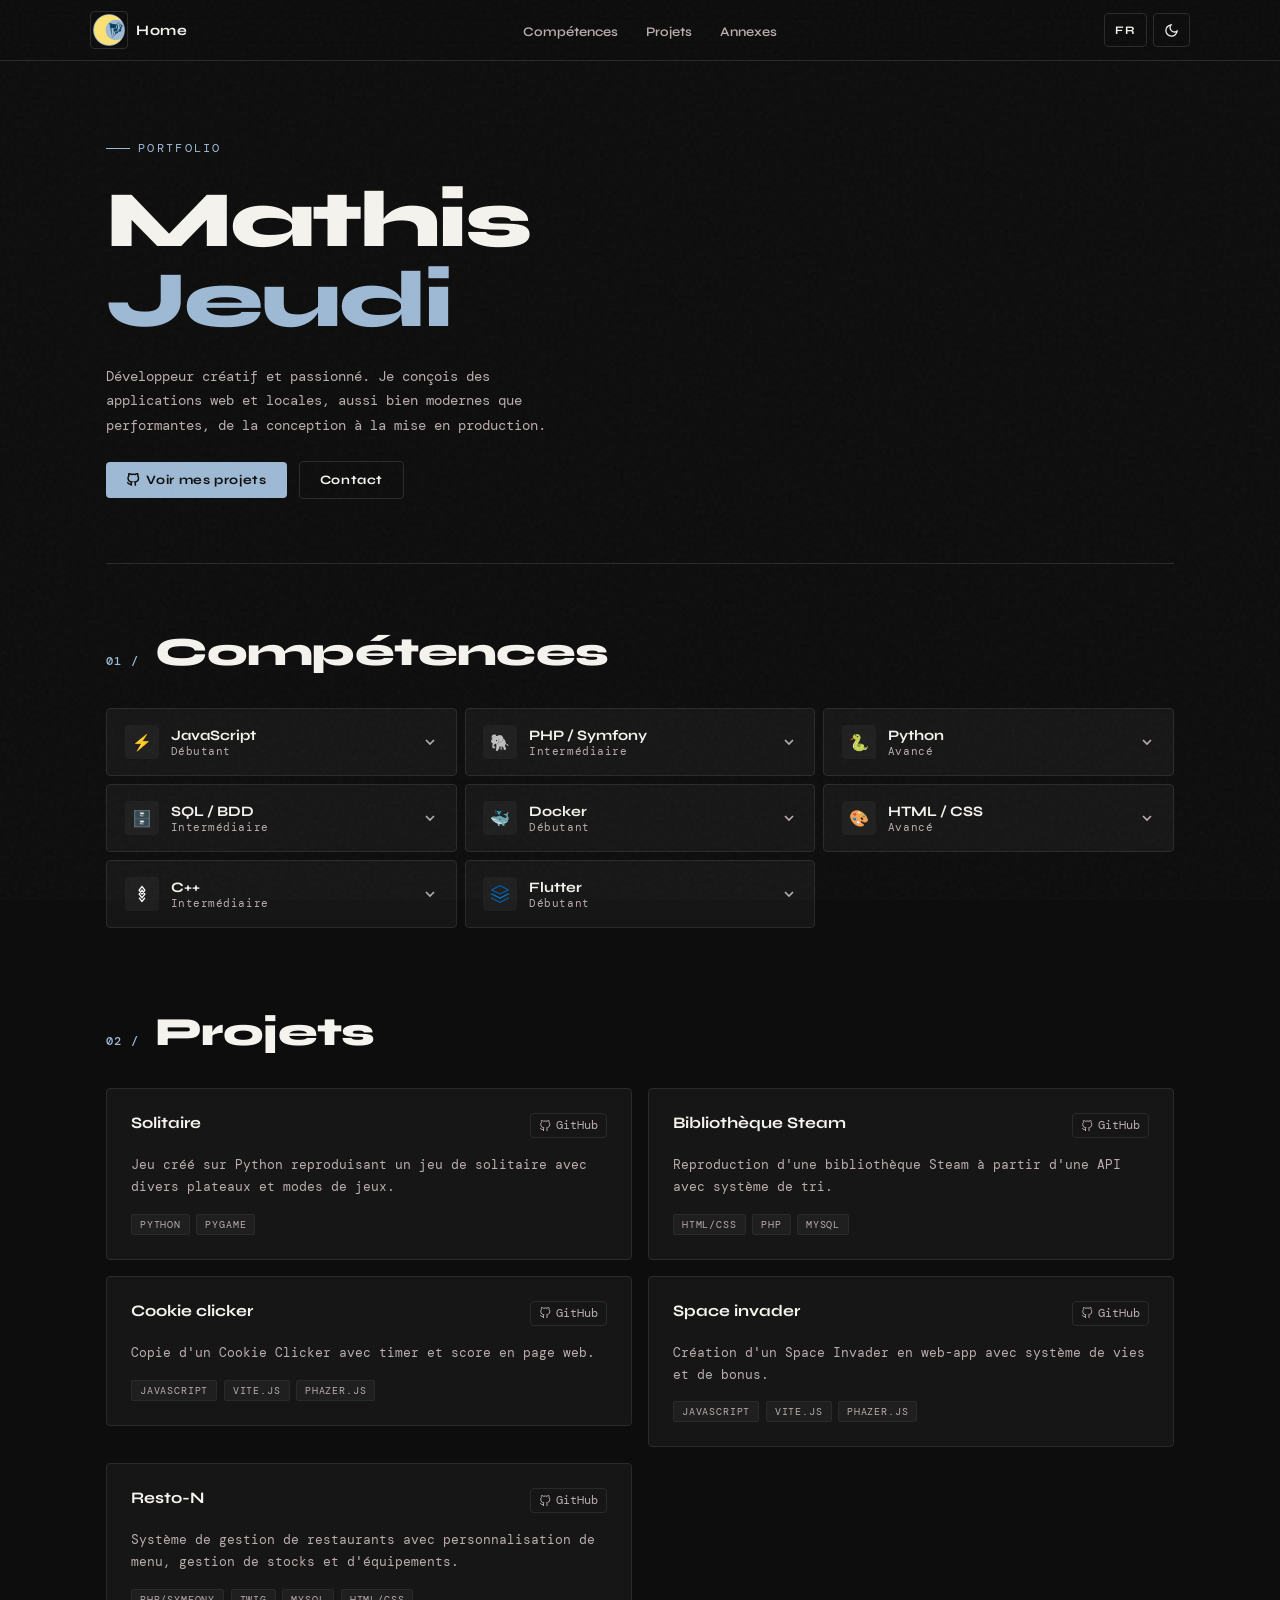
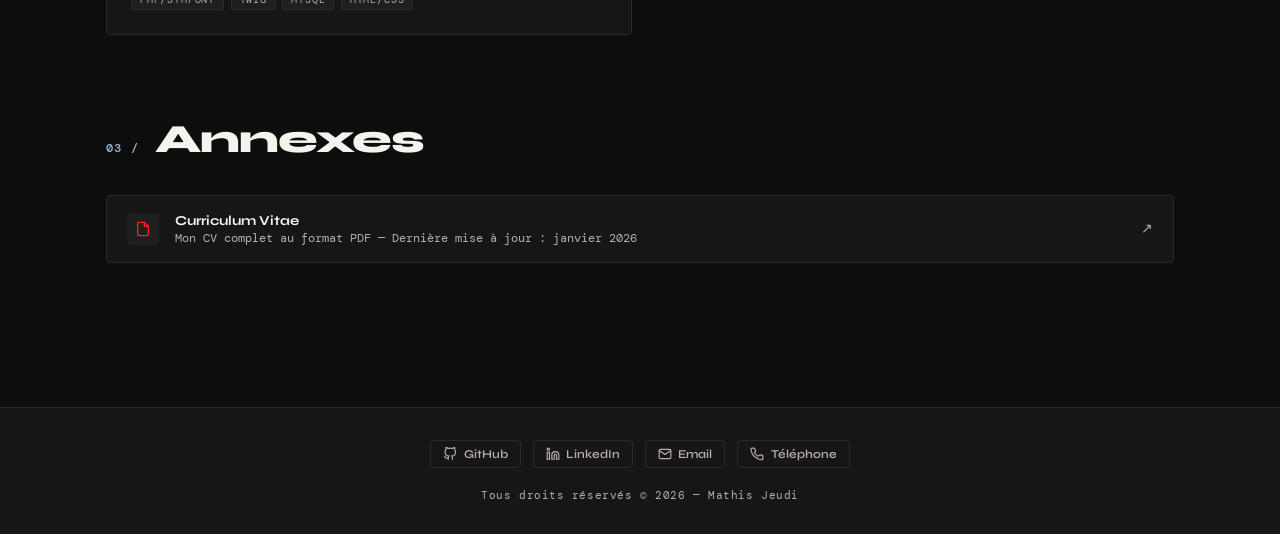
==== commit 8a17102f: "Modified the projects redirection to have easier access." ====
--- a/index.html
+++ b/index.html
@@ -247,7 +247,7 @@
             <ul class="skill-usages">
               <li data-i18n="skills.c++.1">Développement objet avec fonctions</li>
               <li data-i18n="skills.c++.2">Utilisation dans des pages web complexes</li>
-              <li data-i18n="skills.c++.3">Utilisation dans un projet de réalité augmenté et de modélisation 3D</li>"
+              <li data-i18n="skills.c++.3">Utilisation dans un projet de réalité augmenté et de modélisation 3D</li>
             </ul>
           </div>
         </div>
@@ -286,75 +286,85 @@
     </div>
     <div class="projects-grid">
 
+      <a href="https://github.com/jeudimathis19/solitaire" target="_blank" rel="noopener" class="project-card-link">
       <div class="project-card">
         <div class="project-header">
           <span class="project-name">Solitaire</span>
-          <a href="https://github.com/jeudimathis19/solitaire" target="_blank" rel="noopener" class="project-github">
+          <span class="project-github">
             <svg width="12" height="12" viewBox="0 0 24 24" fill="none" stroke="currentColor" stroke-width="2"><path d="M9 19c-5 1.5-5-2.5-7-3m14 6v-3.87a3.37 3.37 0 0 0-.94-2.61c3.14-.35 6.44-1.54 6.44-7A5.44 5.44 0 0 0 20 4.77 5.07 5.07 0 0 0 19.91 1S18.73.65 16 2.48a13.38 13.38 0 0 0-7 0C6.27.65 5.09 1 5.09 1A5.07 5.07 0 0 0 5 4.77a5.44 5.44 0 0 0-1.5 3.78c0 5.42 3.3 6.61 6.44 7A3.37 3.37 0 0 0 9 18.13V22"/></svg>
             GitHub
-          </a>
+          </span>
         </div>
         <p class="project-desc" data-i18n="projects.solitaire.desc">Jeu créé sur Python reproduisant un jeu de solitaire avec divers plateaux et modes de jeux.</p>
         <div class="project-tags">
           <span class="tag">Python</span><span class="tag">Pygame</span>
         </div>
       </div>
-
+      </a>
+
+      <a href="https://github.com/jeudimathis19/api-steam" target="_blank" rel="noopener" class="project-card-link">
       <div class="project-card">
         <div class="project-header">
           <span class="project-name">Bibliothèque Steam</span>
-          <a href="https://github.com/jeudimathis19/api-steam" target="_blank" rel="noopener" class="project-github">
+          <span class="project-github">
             <svg width="12" height="12" viewBox="0 0 24 24" fill="none" stroke="currentColor" stroke-width="2"><path d="M9 19c-5 1.5-5-2.5-7-3m14 6v-3.87a3.37 3.37 0 0 0-.94-2.61c3.14-.35 6.44-1.54 6.44-7A5.44 5.44 0 0 0 20 4.77 5.07 5.07 0 0 0 19.91 1S18.73.65 16 2.48a13.38 13.38 0 0 0-7 0C6.27.65 5.09 1 5.09 1A5.07 5.07 0 0 0 5 4.77a5.44 5.44 0 0 0-1.5 3.78c0 5.42 3.3 6.61 6.44 7A3.37 3.37 0 0 0 9 18.13V22"/></svg>
             GitHub
-          </a>
+          </span>
         </div>
         <p class="project-desc" data-i18n="projects.steam.desc">Reproduction d'une bibliothèque Steam à partir d'une API avec système de tri.</p>
         <div class="project-tags">
           <span class="tag">HTML/CSS</span><span class="tag">PHP</span><span class="tag">MySQL</span>
         </div>
       </div>
-
+      </a>
+
+      <a href="https://github.com/jeudimathis19/Cookie-Clicker" target="_blank" rel="noopener" class="project-card-link">
       <div class="project-card">
         <div class="project-header">
           <span class="project-name">Cookie clicker</span>
-          <a href="https://github.com/jeudimathis19/Cookie-Clicker" target="_blank" rel="noopener" class="project-github">
+          <span class="project-github">
             <svg width="12" height="12" viewBox="0 0 24 24" fill="none" stroke="currentColor" stroke-width="2"><path d="M9 19c-5 1.5-5-2.5-7-3m14 6v-3.87a3.37 3.37 0 0 0-.94-2.61c3.14-.35 6.44-1.54 6.44-7A5.44 5.44 0 0 0 20 4.77 5.07 5.07 0 0 0 19.91 1S18.73.65 16 2.48a13.38 13.38 0 0 0-7 0C6.27.65 5.09 1 5.09 1A5.07 5.07 0 0 0 5 4.77a5.44 5.44 0 0 0-1.5 3.78c0 5.42 3.3 6.61 6.44 7A3.37 3.37 0 0 0 9 18.13V22"/></svg>
             GitHub
-          </a>
+          </span>
         </div>
         <p class="project-desc" data-i18n="projects.cookie.desc">Copie d'un Cookie Clicker avec timer et score en page web.</p>
         <div class="project-tags">
           <span class="tag">JavaScript</span><span class="tag">Vite.js</span><span class="tag">Phazer.js</span>
         </div>
       </div>
-
+      </a>
+
+      <a href="https://github.com/jeudimathis19/Space-Invader" target="_blank" rel="noopener" class="project-card-link">
       <div class="project-card">
         <div class="project-header">
           <span class="project-name">Space invader</span>
-          <a href="https://github.com/jeudimathis19/Space-Invader" target="_blank" rel="noopener" class="project-github">
+          <span class="project-github">
             <svg width="12" height="12" viewBox="0 0 24 24" fill="none" stroke="currentColor" stroke-width="2"><path d="M9 19c-5 1.5-5-2.5-7-3m14 6v-3.87a3.37 3.37 0 0 0-.94-2.61c3.14-.35 6.44-1.54 6.44-7A5.44 5.44 0 0 0 20 4.77 5.07 5.07 0 0 0 19.91 1S18.73.65 16 2.48a13.38 13.38 0 0 0-7 0C6.27.65 5.09 1 5.09 1A5.07 5.07 0 0 0 5 4.77a5.44 5.44 0 0 0-1.5 3.78c0 5.42 3.3 6.61 6.44 7A3.37 3.37 0 0 0 9 18.13V22"/></svg>
             GitHub
-          </a>
+          </span>
         </div>
         <p class="project-desc" data-i18n="projects.spaceinvader.desc">Création d'un Space Invader en web-app avec système de vies et de bonus.</p>
         <div class="project-tags">
           <span class="tag">JavaScript</span><span class="tag">Vite.js</span><span class="tag">Phazer.js</span>
         </div>
       </div>
-
+      </a>
+
+      <a href="https://github.com/jeudimathis19/Resto-N.git" target="_blank" rel="noopener" class="project-card-link">
       <div class="project-card">
         <div class="project-header">
           <span class="project-name">Resto-N</span>
-          <a href="https://github.com/jeudimathis19/Resto-N.git" target="_blank" rel="noopener" class="project-github">
+          <span class="project-github">
             <svg width="12" height="12" viewBox="0 0 24 24" fill="none" stroke="currentColor" stroke-width="2"><path d="M9 19c-5 1.5-5-2.5-7-3m14 6v-3.87a3.37 3.37 0 0 0-.94-2.61c3.14-.35 6.44-1.54 6.44-7A5.44 5.44 0 0 0 20 4.77 5.07 5.07 0 0 0 19.91 1S18.73.65 16 2.48a13.38 13.38 0 0 0-7 0C6.27.65 5.09 1 5.09 1A5.07 5.07 0 0 0 5 4.77a5.44 5.44 0 0 0-1.5 3.78c0 5.42 3.3 6.61 6.44 7A3.37 3.37 0 0 0 9 18.13V22"/></svg>
             GitHub
-          </a>
+          </span>
         </div>
         <p class="project-desc" data-i18n="projects.resto.desc">Système de gestion de restaurants avec personnalisation de menu, gestion de stocks et d'équipements.</p>
         <div class="project-tags">
           <span class="tag">PHP/Symfony</span><span class="tag">Twig</span><span class="tag">MySQL</span><span class="tag">HTML/CSS</span>
         </div>
       </div>
+      </a>
 
     </div>
   </section>
@@ -372,7 +382,7 @@
         </div>
         <div class="annex-text">
           <div class="annex-title" data-i18n="annexes.cv.title">Curriculum Vitae</div>
-          <div class="annex-desc" data-i18n="annexes.cv.desc">Mon CV complet au format PDF - Derniere mise a jour : 2026</div>
+          <div class="annex-desc" data-i18n="annexes.cv.desc">Mon CV complet au format PDF - Derniere mise a jour : janvier 2026</div>
         </div>
         <span class="annex-arrow">&#x2197;</span>
       </a>
@@ -406,6 +416,10 @@
   </div>
 </footer>
 
+<a href="#top" class="back-to-top" aria-label="Retour en haut">
+  <svg width="20" height="20" viewBox="0 0 24 24" fill="none" stroke="currentColor" stroke-width="2.5"><polyline points="18 15 12 9 6 15"/></svg>
+</a>
+
 <script src="script.js"></script>
 </body>
 </html>
--- a/style.css
+++ b/style.css
@@ -508,7 +508,20 @@
   gap: 1rem;
   transition: border-color 0.2s, transform 0.2s, background 0.3s;
 }
-.project-card:hover { border-color: var(--accent); transform: translateY(-2px); }
+.project-card-link {
+  text-decoration: none;
+  display: block;
+}
+.project-card-link .project-name {
+  color: var(--text);
+}
+.project-card-link .project-desc,
+.project-card-link .project-tags,
+.project-card-link .project-tags .tag {
+  color: var(--muted);
+}
+.project-card-link .project-card:hover { border-color: var(--accent); transform: translateY(-2px); }
+.project-card-link .project-github { pointer-events: none; }
 .project-header { display: flex; justify-content: space-between; align-items: flex-start; gap: 0.5rem; }
 .project-name { font-family: 'Syne', sans-serif; font-weight: 700; font-size: 1rem; }
 .project-github {
@@ -607,4 +620,39 @@
 #home { scroll-margin-top: 0; }
 
 .reveal { opacity: 0; transform: translateY(20px); transition: opacity 0.5s ease, transform 0.5s ease; }
-.reveal.visible { opacity: 1; transform: none; }+.reveal.visible { opacity: 1; transform: none; }
+
+/* Back to top button */
+.back-to-top {
+  position: fixed;
+  bottom: 1.5rem;
+  right: 1.5rem;
+  width: 44px;
+  height: 44px;
+  display: flex;
+  align-items: center;
+  justify-content: center;
+  background: var(--surface);
+  border: 1px solid var(--border);
+  border-radius: var(--radius);
+  color: var(--text);
+  text-decoration: none;
+  opacity: 0;
+  visibility: hidden;
+  transform: translateY(10px);
+  transition: all 0.3s ease;
+  z-index: 99;
+  box-shadow: var(--shadow);
+}
+
+.back-to-top:hover {
+  border-color: var(--accent);
+  color: var(--accent);
+  transform: translateY(-2px);
+}
+
+.back-to-top.visible {
+  opacity: 1;
+  visibility: visible;
+  transform: translateY(0);
+}
